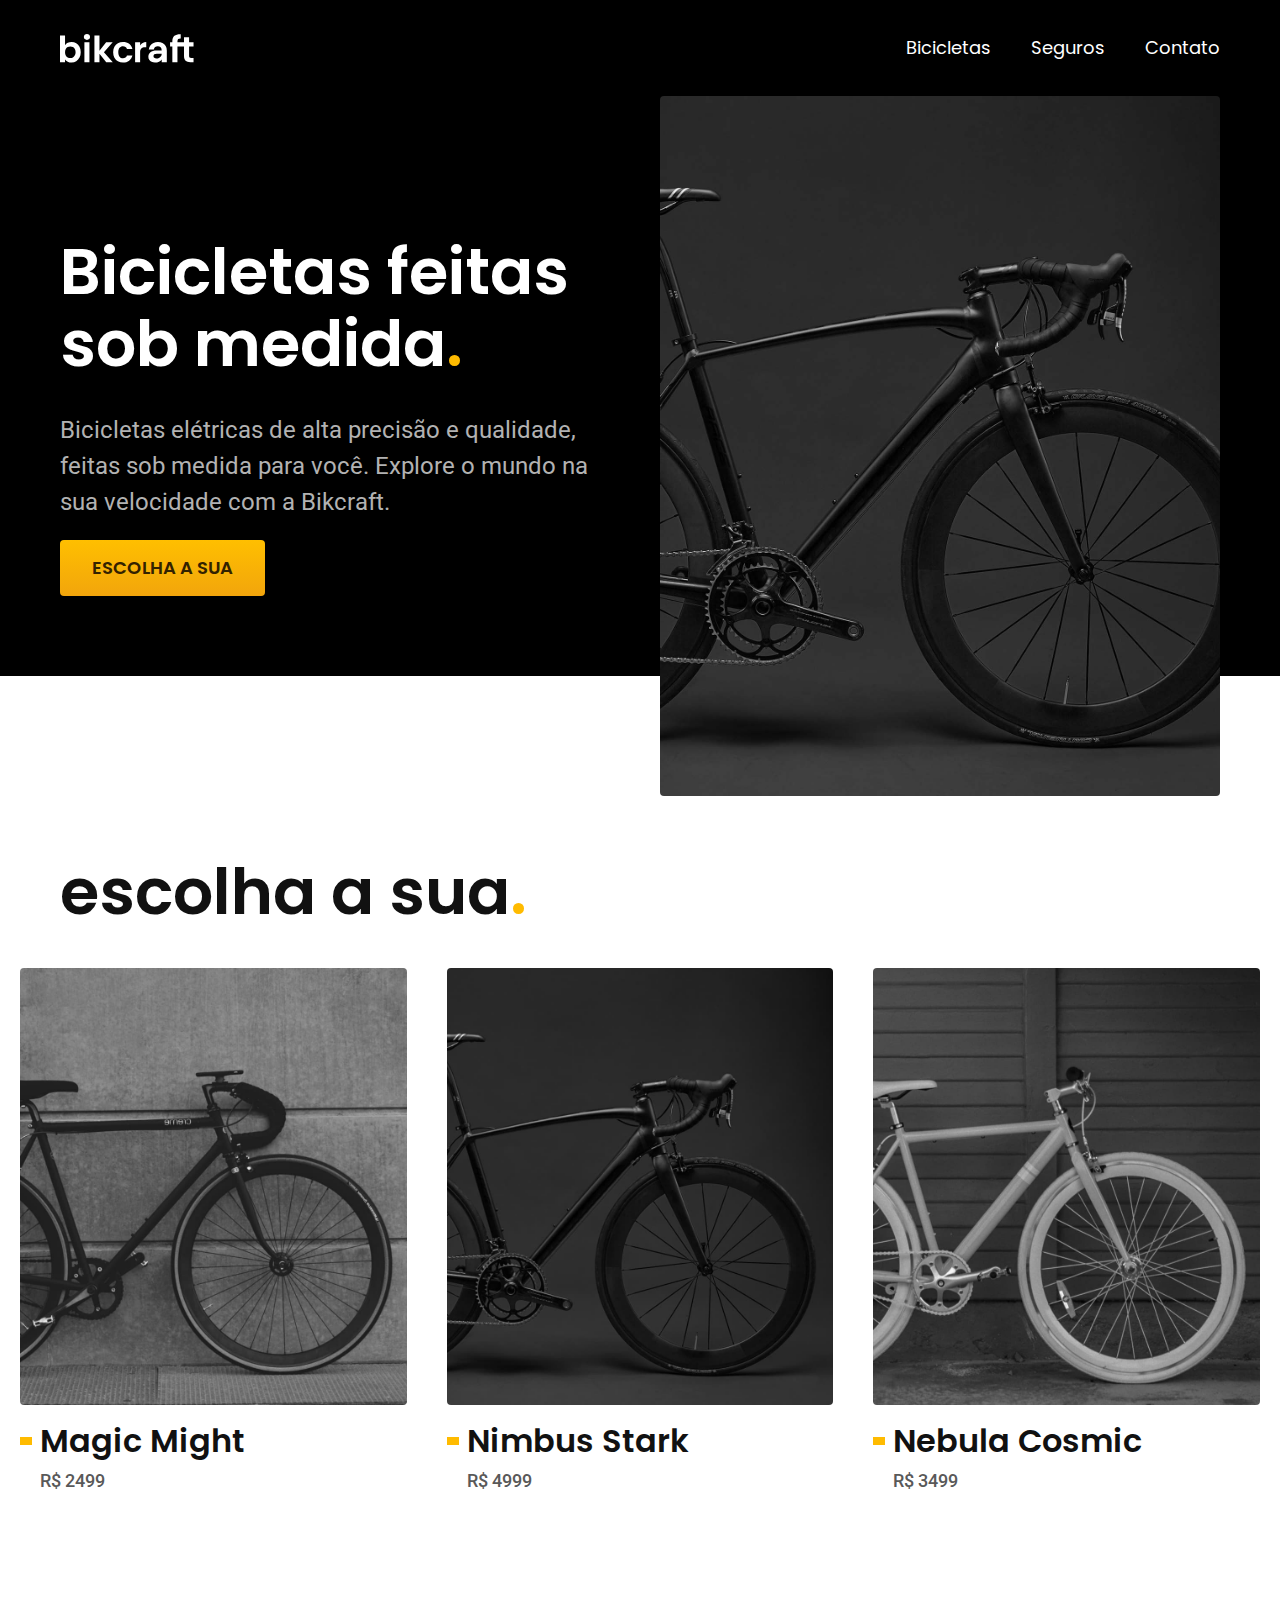
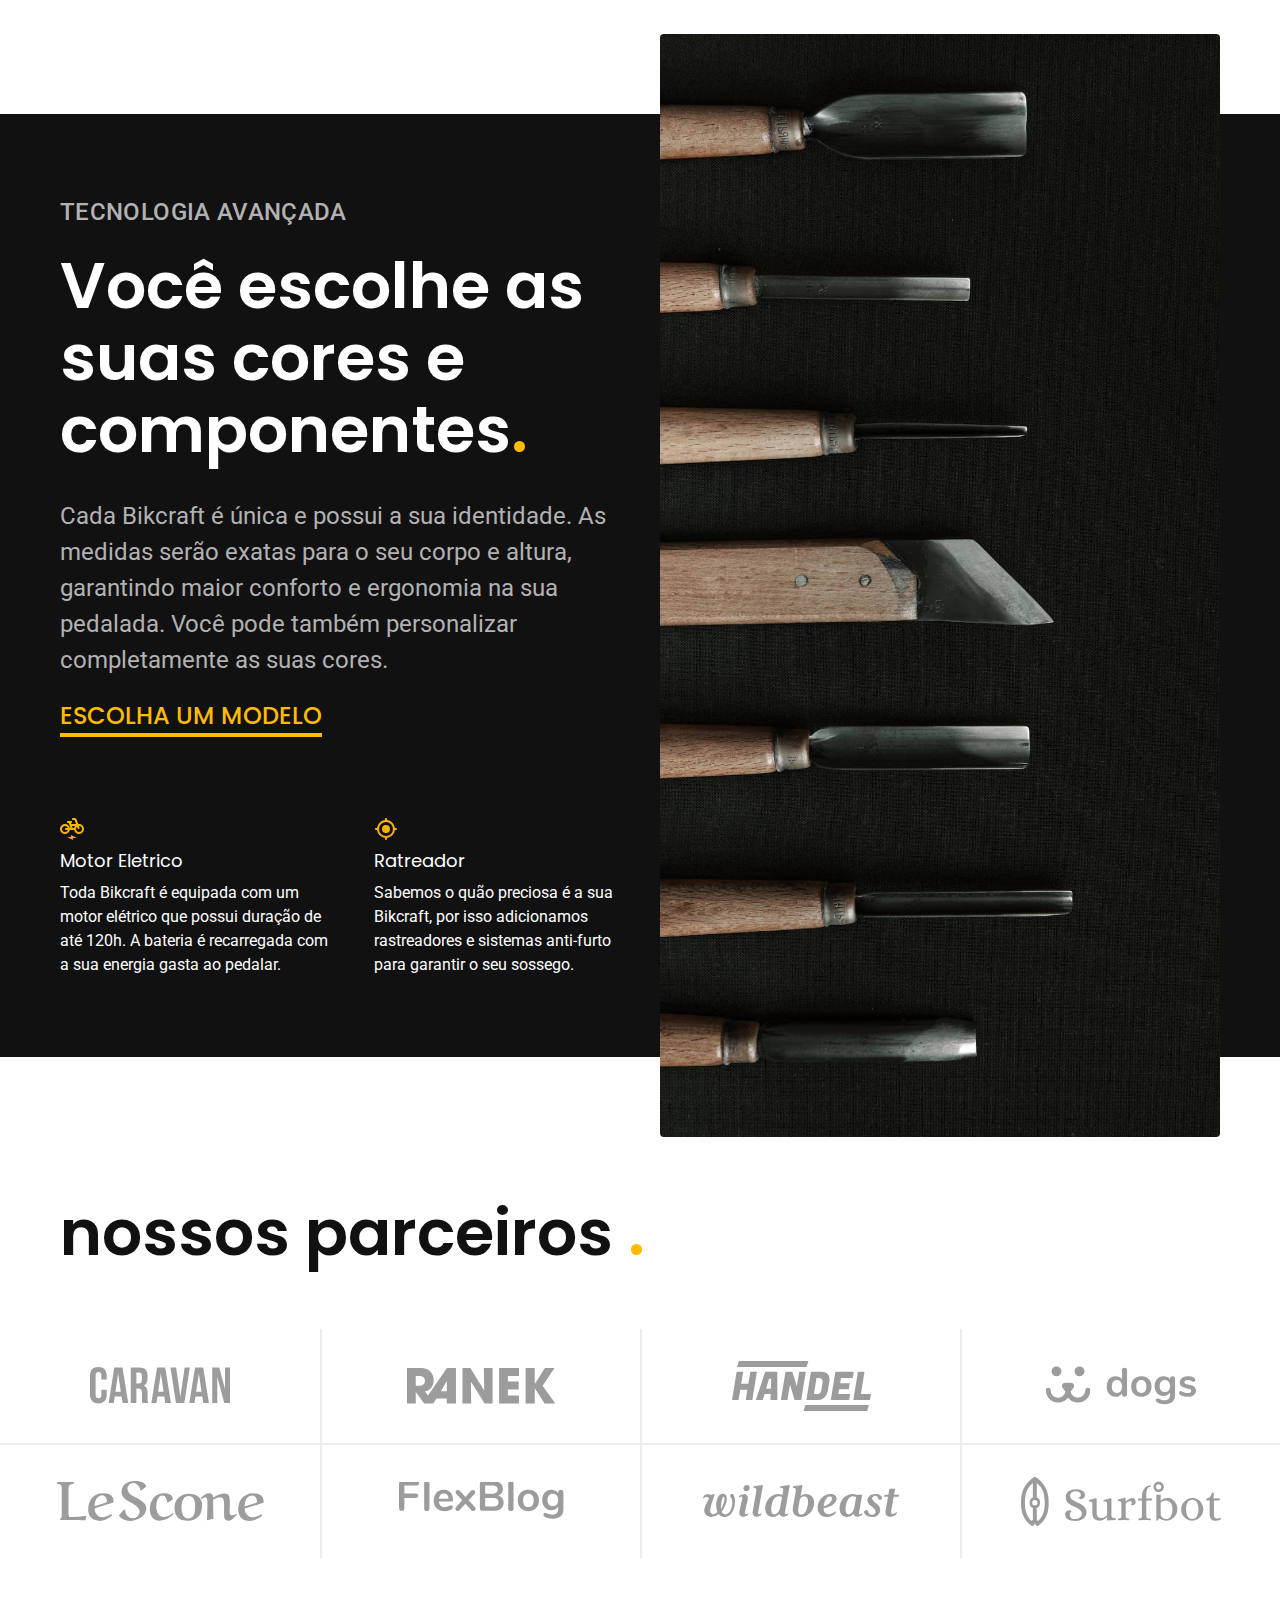
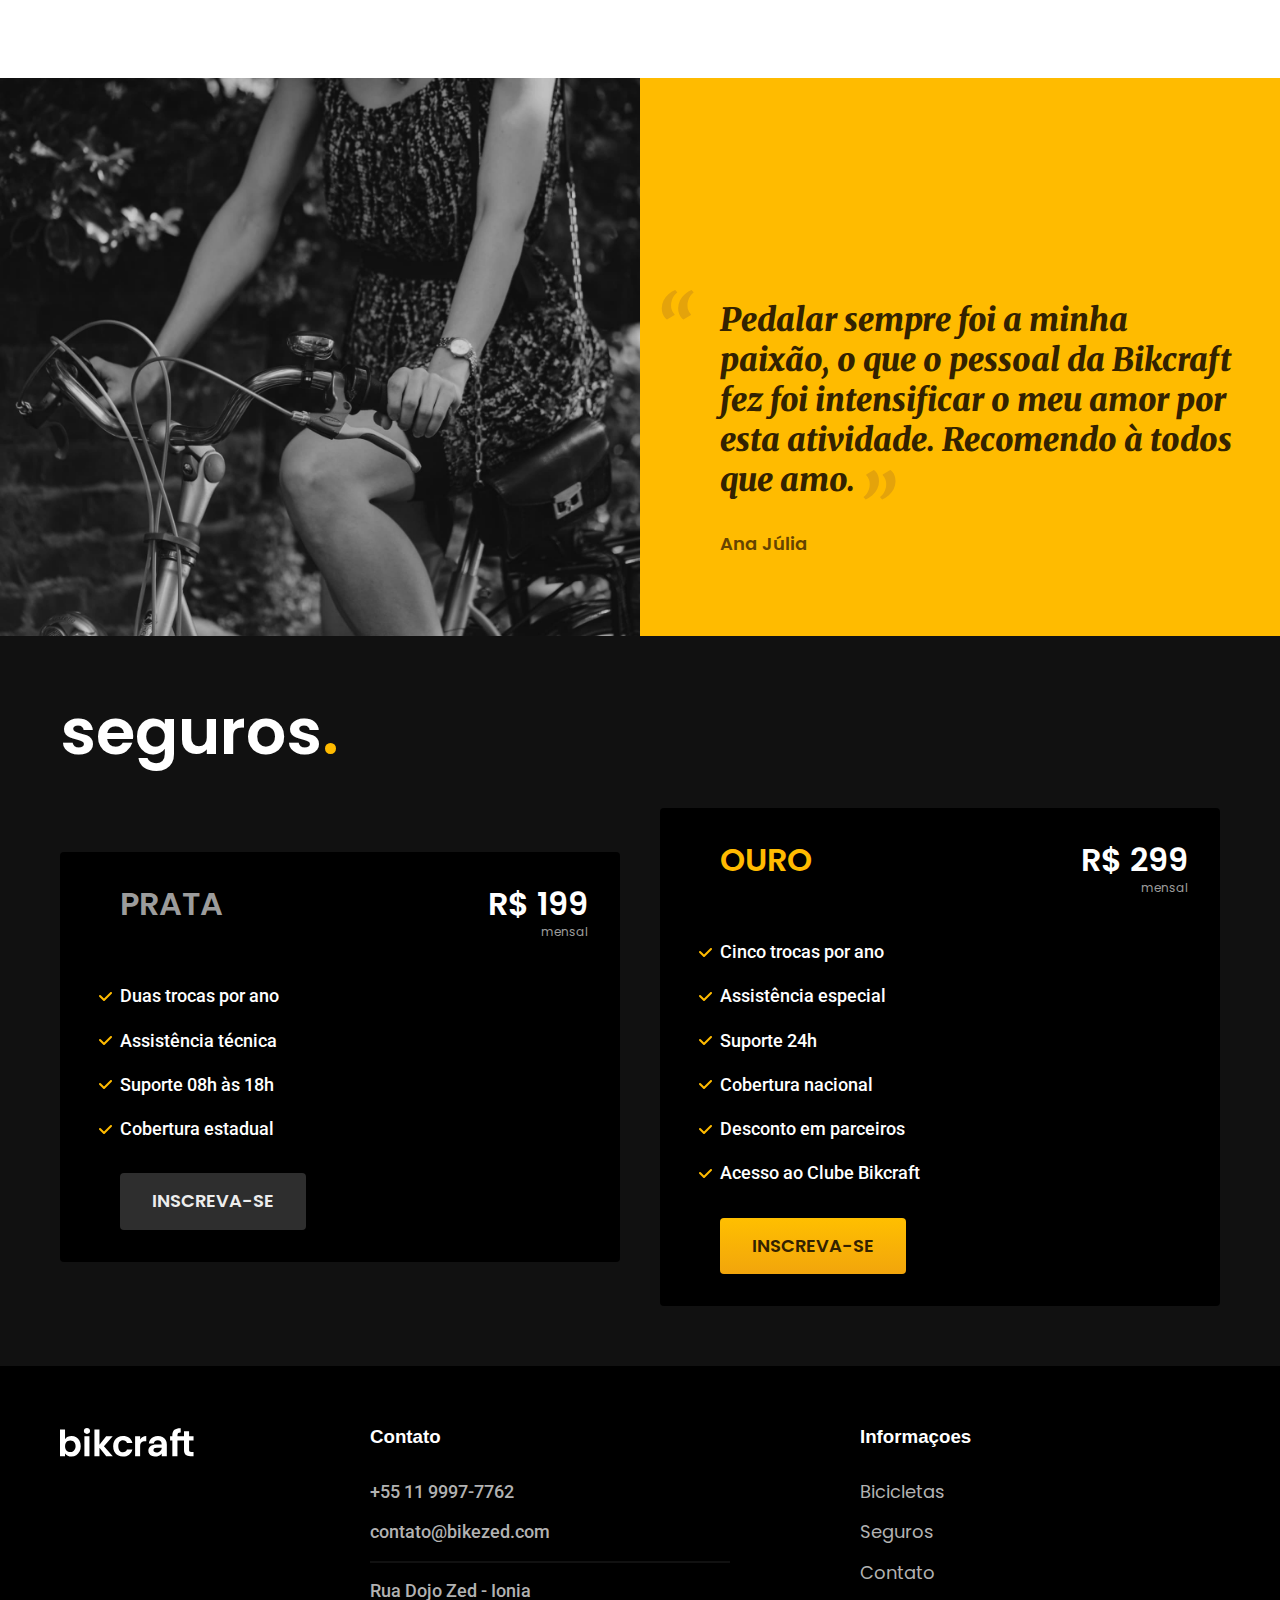
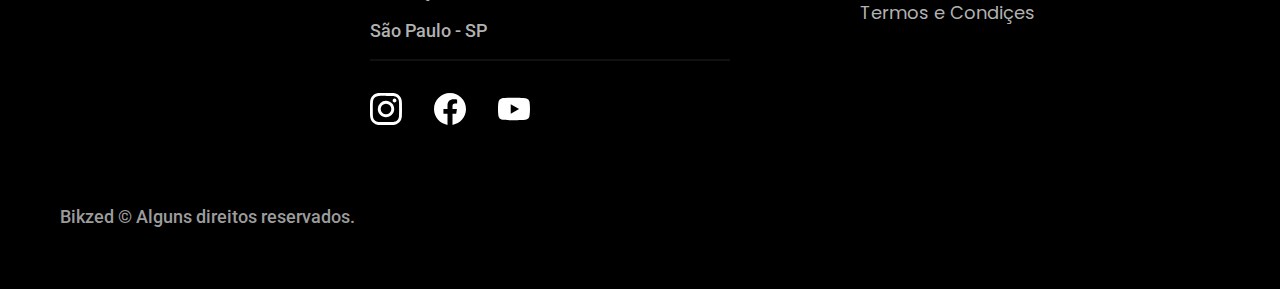
==== index.html @ 12743260 "commit lojas" ====
<!DOCTYPE html>
<html lang="pt-br">

<head>
  <meta charset="UTF-8">

  <meta name="viewport" content="width=device-width, initial-scale=1.0">
  <title>Bikezed - Bicicletas Elétricas</title>
  <meta name="description" content="Bicicletas elétricas de alta precisão e qualidade, feitas sob medida para você. Explore o mundo na sua velocidade com a Bikcraft.">

  <link rel="stylesheet" href="./CSS/style.css">

  <link rel="preconnect" href="https://fonts.googleapis.com">
  <link rel="preconnect" href="https://fonts.gstatic.com" crossorigin>
  <link href="https://fonts.googleapis.com/css2?family=Merriweather:wght@900&family=Poppins:wght@400;600&family=Roboto:wght@400;500&display=swap" rel="stylesheet">
</head>

<body>
  <header class="header-bg">
    <div class="header container">
      <a href="./index.html">
        <img src="./img/bikcraft.svg" alt=" Bikezed">
      </a>

      <nav aria-label="primaria">
        <ul class="header-menu font-1-m cor-0">
          <li> <a href="./bicicletas.html">Bicicletas</a></li>
          <li> <a href="./seguros.html">Seguros </a></li>
          <li> <a href="./contato.html">Contato</a></li>
        </ul>
    </div>
    </nav>
  </header>

  <main class="introducao-bg">
    <div class="introducao container">
      <div class="introducao-conteudo">
        <h1 class="font-1-xxl cor-0">Bicicletas feitas sob medida<span class="cor-p1">.</span></h1>
        <p class="font-2-l cor-5">Bicicletas elétricas de alta precisão e qualidade, feitas sob medida para você. Explore o mundo na sua velocidade com a Bikcraft.</p>
        <a class="botao" href="./bicicletas.html">ESCOLHA A SUA</a>
      </div>

      <div>
        <img src="./img/fotos/introducao.jpg" alt="Bicicleta">
      </div>
    </div>
  </main>

  <article class="bicicletas-lista">
    <h2 class="font-1-xxl container">escolha a sua<span class="cor-p1">.</span></h2>

    <ul>
      <li>
        <a href="./bicicleta/magic.html">
          <img src="./img/bicicletas/magic-home.jpg" alt="Bicicleta">
          <h3 class="font-1-xl">Magic Might</h3>
          <span class="font-2-m cor-8">R$ 2499</span>
        </a>
      </li>
      <li>
        <a href="./bicicleta/nimbus.html">
          <img src="./img/bicicletas/nimbus-home.jpg" alt="Bicicleta">
          <h3 class="font-1-xl">Nimbus Stark</h3>
          <span class="font-2-m cor-8">R$ 4999</span>
        </a>
      </li>
      <li>
        <a href="./bicicleta/nebula.html">
          <img src="./img/bicicletas/nebula-home.jpg" alt="Bicicleta">
          <h3 class="font-1-xl">Nebula Cosmic </h3>
          <span class="font-2-m cor-8">R$ 3499</span>
        </a>
      </li>
    </ul>
  </article>

  <article class="tecnologia-bg">
    <div class="tecnologia container">
      <div class="tecnologia-conteudo">
        <span class="font-2-l-b cor-5">Tecnologia Avançada</span>
        <h2 class="font-1-xxl cor-0">Você escolhe as suas cores e componentes<span class="cor-p1">.</span></h2>
        <p class="cor-5 font-2-l">Cada Bikcraft é única e possui a sua identidade. As medidas serão exatas para o seu corpo e altura, garantindo maior conforto e ergonomia na sua pedalada. Você pode também personalizar completamente as suas cores.</p>
        <a class="link " href="./bicletas.html"> Escolha um Modelo</a>

        <div class="tecnologia-vantagens">
          <div>
            <img src="./img/icones/eletrica.svg" alt="">
            <h3 class="font-1-m cor-0">Motor Eletrico</h3>
            <p class="font-2-s cor-0">Toda Bikcraft é equipada com um motor elétrico que possui duração de até 120h. A bateria é recarregada com a sua energia gasta ao pedalar.</p>
          </div>
          <div>
            <img src="./img/icones/rastreador.svg" alt="">
            <h3 class="font-1-m cor-0">Ratreador</h3>
            <p class="font-2-s cor-0">Sabemos o quão preciosa é a sua Bikcraft, por isso adicionamos rastreadores e sistemas anti-furto para garantir o seu sossego.</p>
          </div>
        </div>
      </div>
      <div class="tecnologia-imagem">
        <img src="./img/fotos/tecnologia.jpg" alt="">
      </div>
    </div>
  </article>



  <section class="parceiros" aria-label="Nossos parceiros">
    <h2 class="font-1-xxl cor-11 container"> nossos parceiros <span class="cor-p1">.</span></h2>

    <ul>
      <li><img src="./img/parceiros/caravan.svg" alt="caravan"></li>
      <li><img src="./img/parceiros/ranek.svg" alt="ranek"></li>
      <li><img src="./img/parceiros/handel.svg" alt="handel"></li>
      <li><img src="./img/parceiros/dogs.svg" alt="dogs"></li>
      <li><img src="./img/parceiros/lescone.svg" alt="lescone"></li>
      <li><img src="./img/parceiros/flexblog.svg" alt="flexblog"></li>
      <li><img src="./img/parceiros/wildbeast.svg" alt="wildbeast"></li>
      <li><img src="./img/parceiros/surfbot.svg" alt="surfbot"></li>
    </ul>
  </section>

  <section class="depoimento" aria-label="Depoimento">
    <div>
      <img src="./img/fotos/depoimento.jpg" alt="Pessoa">
    </div>
    <div class="depoimento-conteudo">
      <blockquote class="font-1-xl cor-p5">
        <p>Pedalar sempre foi a minha paixão, o que o pessoal da Bikcraft fez foi intensificar o meu amor por esta atividade. Recomendo à todos que amo.</p>
      </blockquote>
      <span class="font-1-m-b cor-p4">Ana Júlia</span>
    </div>
  </section>

  <article class="seguros-bg">
    <div class="seguros container">
      <h2 class="font-1-xxl cor-0">seguros<span class="cor-p1">.</span></h2>
      <div class="seguros-item">
        <h3 class="font-1-xl cor-6">PRATA</h3>
        <span class="font-1-xl cor-0">R$ 199 <span class="font-1-xs cor-6">mensal</span></span>
        <ul class="font-2-m cor-0">
          <li>Duas trocas por ano</li>
          <li>Assistência técnica</li>
          <li>Suporte 08h às 18h</li>
          <li>Cobertura estadual</li>
        </ul>
        <a class="botao secundario" href="./orcamento.html"> Inscreva-se</a>
      </div>

      <div class="seguros-item">
        <h3 class="font-1-xl cor-p1">OURO</h3>
        <span class="font-1-xl cor-0">R$ 299 <span class="font-1-xs cor-6">mensal</span></span>
        <ul class="font-2-m cor-0">
          <li>Cinco trocas por ano</li>
          <li>Assistência especial</li>
          <li>Suporte 24h</li>
          <li>Cobertura nacional</li>
          <li>Desconto em parceiros</li>
          <li>Acesso ao Clube Bikcraft</li>
        </ul>
        <a class="botao " href="./orcamento.html"> Inscreva-se</a>
      </div>
    </div>
  </article>

  <footer class="footer-bg">
    <div class="footer container">
      <img src="./bikcraft.svg" alt="bikezed">

      <div class="footer-contato">
        <h3 class="font-2-lb cor-0">Contato</h3>
        <ul class="cor-5 font-2-m">
          <li> <a href="tel:+551199977762">+55 11 9997-7762</a></li>
          <li> <a href="mailto:contato@bikezed.com"> contato@bikezed.com</a>
          <li>
          <li>Rua Dojo Zed - Ionia </li>
          <li> São Paulo - SP </li>
        </ul>
        <div class="footer-redes">
          <a href="./">
            <img src="./img/redes/instagram.svg" alt="">
          </a>
          <a href="./">
            <img src="./img/redes/facebook.svg" alt="">
          </a>
          <a href="./">
            <img src="./img/redes/youtube.svg" alt="">
          </a>
        </div>
      </div>

      <div class="footer-informacoes">
        <h3 class="font-2-lb cor-0">Informaçoes</h3>
        <nav>
          <ul class="font-1-m cor-5">
            <li> <a href="./bicicletas.html">Bicicletas</a></li>
            <li> <a href="./seguros.html">Seguros </a></li>
            <li> <a href="./contato.html">Contato</a></li>
            <li> <a href="./termos.html">Termos e Condiçes</a></li>
          </ul>
        </nav>
      </div>
      <p class="font-2-m cor-6 footer-copy">Bikzed © Alguns direitos reservados.</p>
    </div>
  </footer>
</body>

</html>
---- CSS/style.css ----
@import "./global/global.css";
@import "./global/header.css";
@import "./global/footer.css";

/*utilidades*/
@import "./utilidades/componentes.css";
@import "./utilidades/tipografia.css";
@import "./utilidades/cores.css";
@import "./utilidades/formulario.css";

/*home*/
@import "./home/introducao.css";
@import "./home/tecnologia.css";
@import "./home/parceiros.css";
@import "./home/depoimento.css";

/* Bicicletas*/
@import "./bicicletas/bicicletas-lista.css";
@import "./bicicletas/bicicletas.css";

/* Bicicleta*/
@import "../bicicleta/bicicleta.css";
@import "../bicicleta/seguro.css";

/* seguros*/
@import "./seguros/seguros.css";
@import "./seguros/vantagens.css";
@import "./seguros/perguntas.css";

/*contato*/
@import "./contato/contato.css";
@import "./contato/lojas.css";

/*Termos*/
@import "./termos/termos.css";
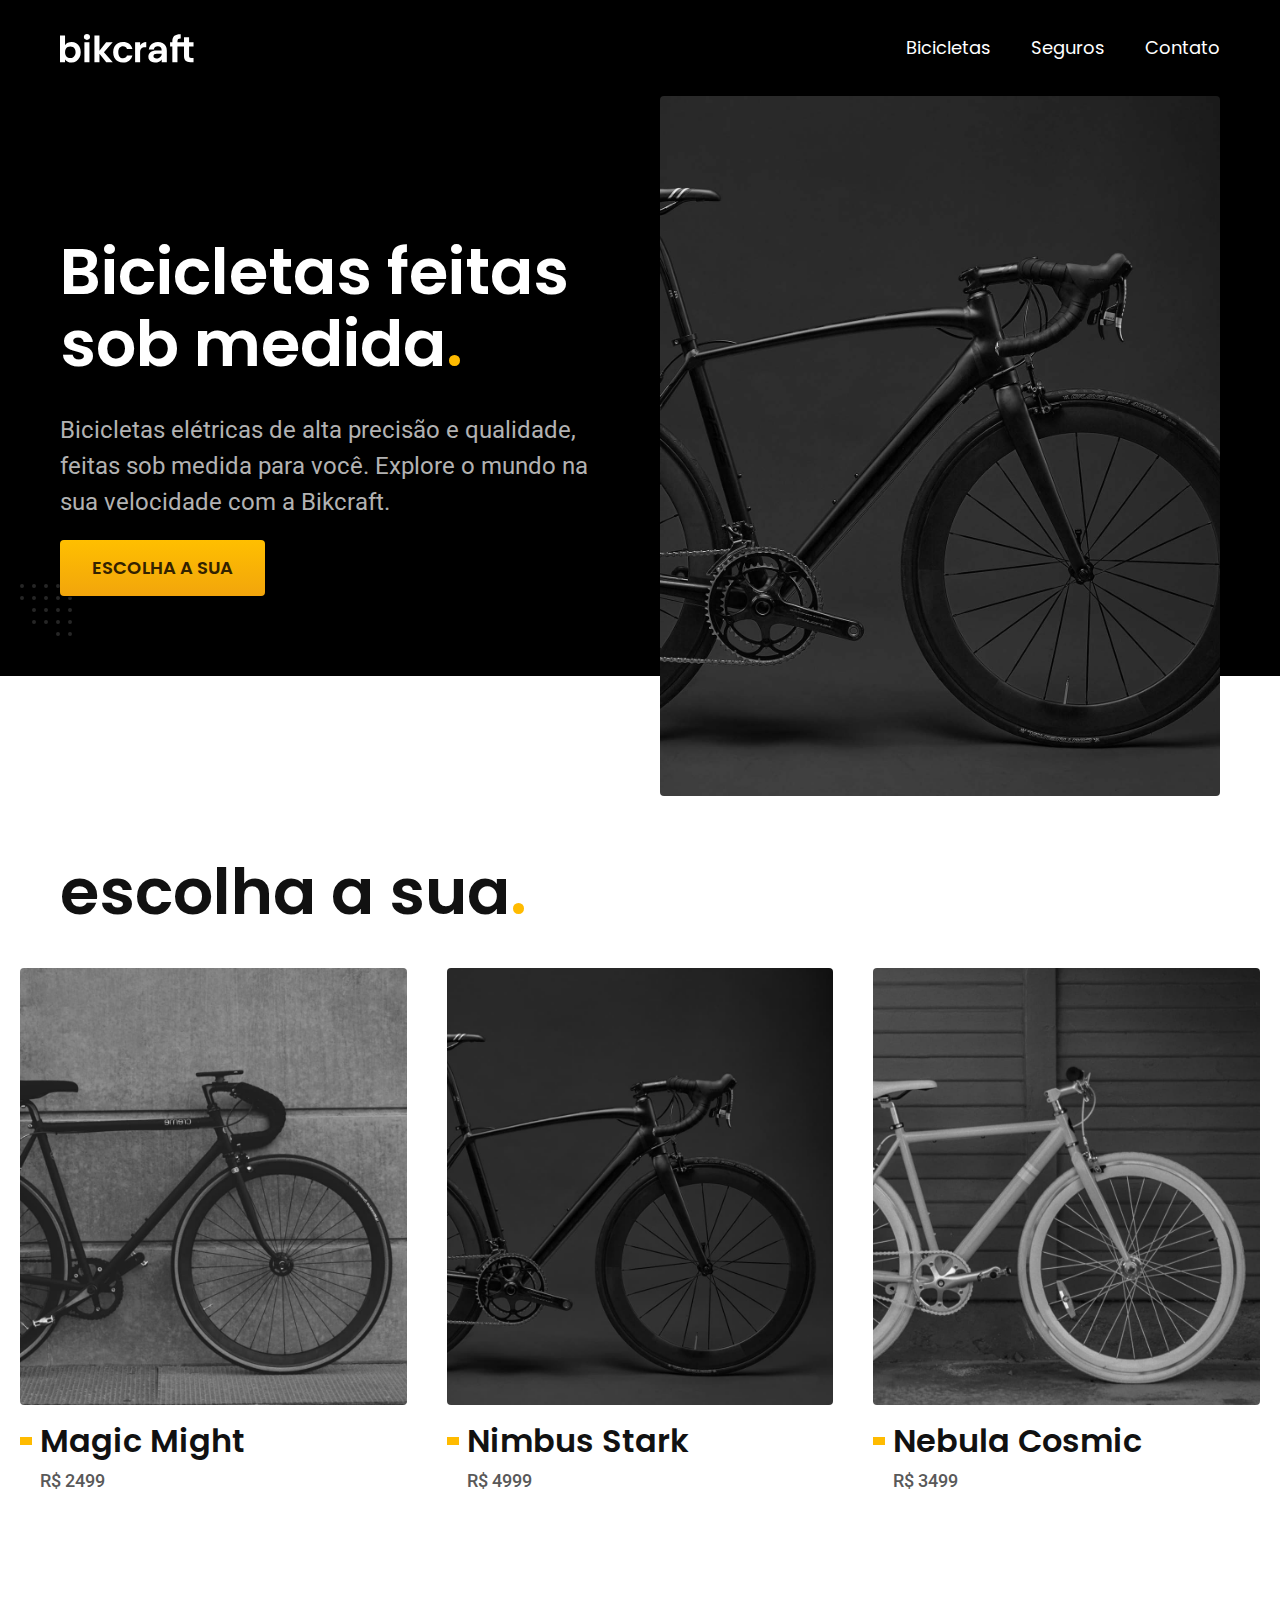
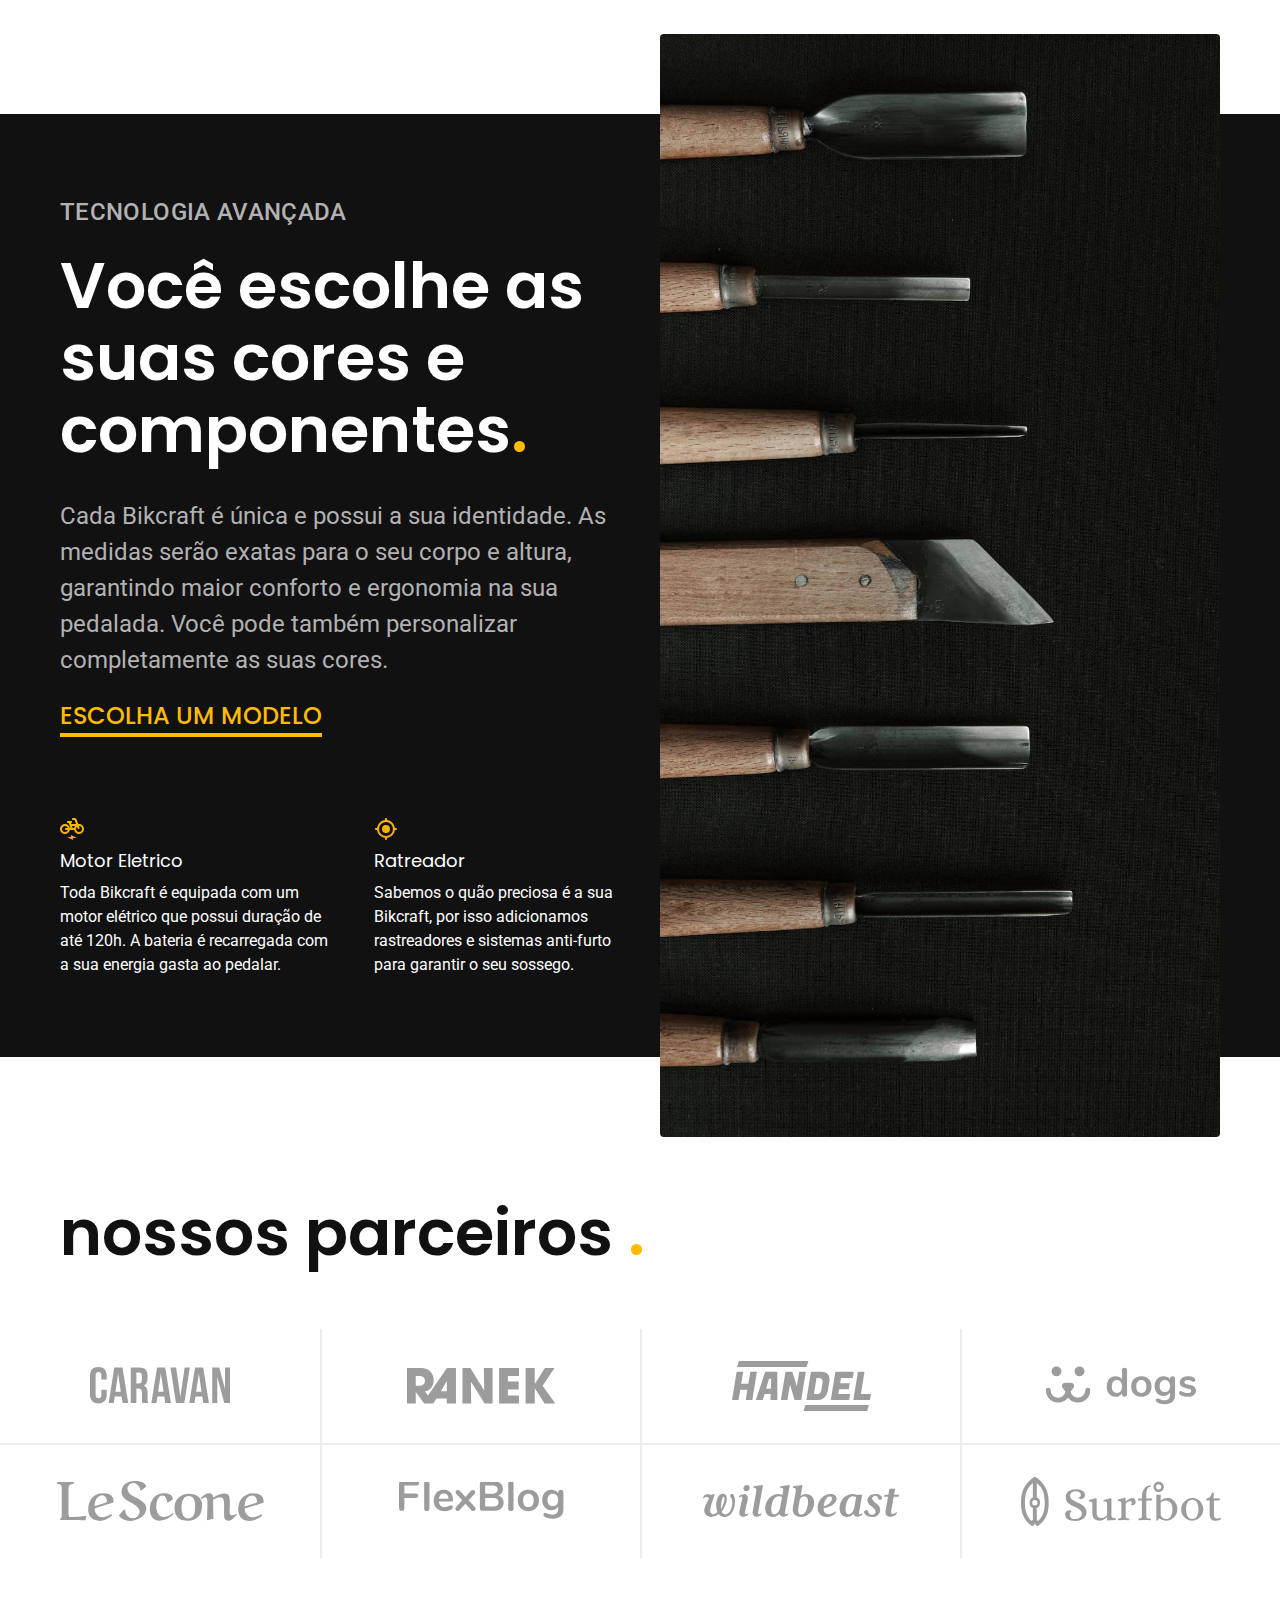
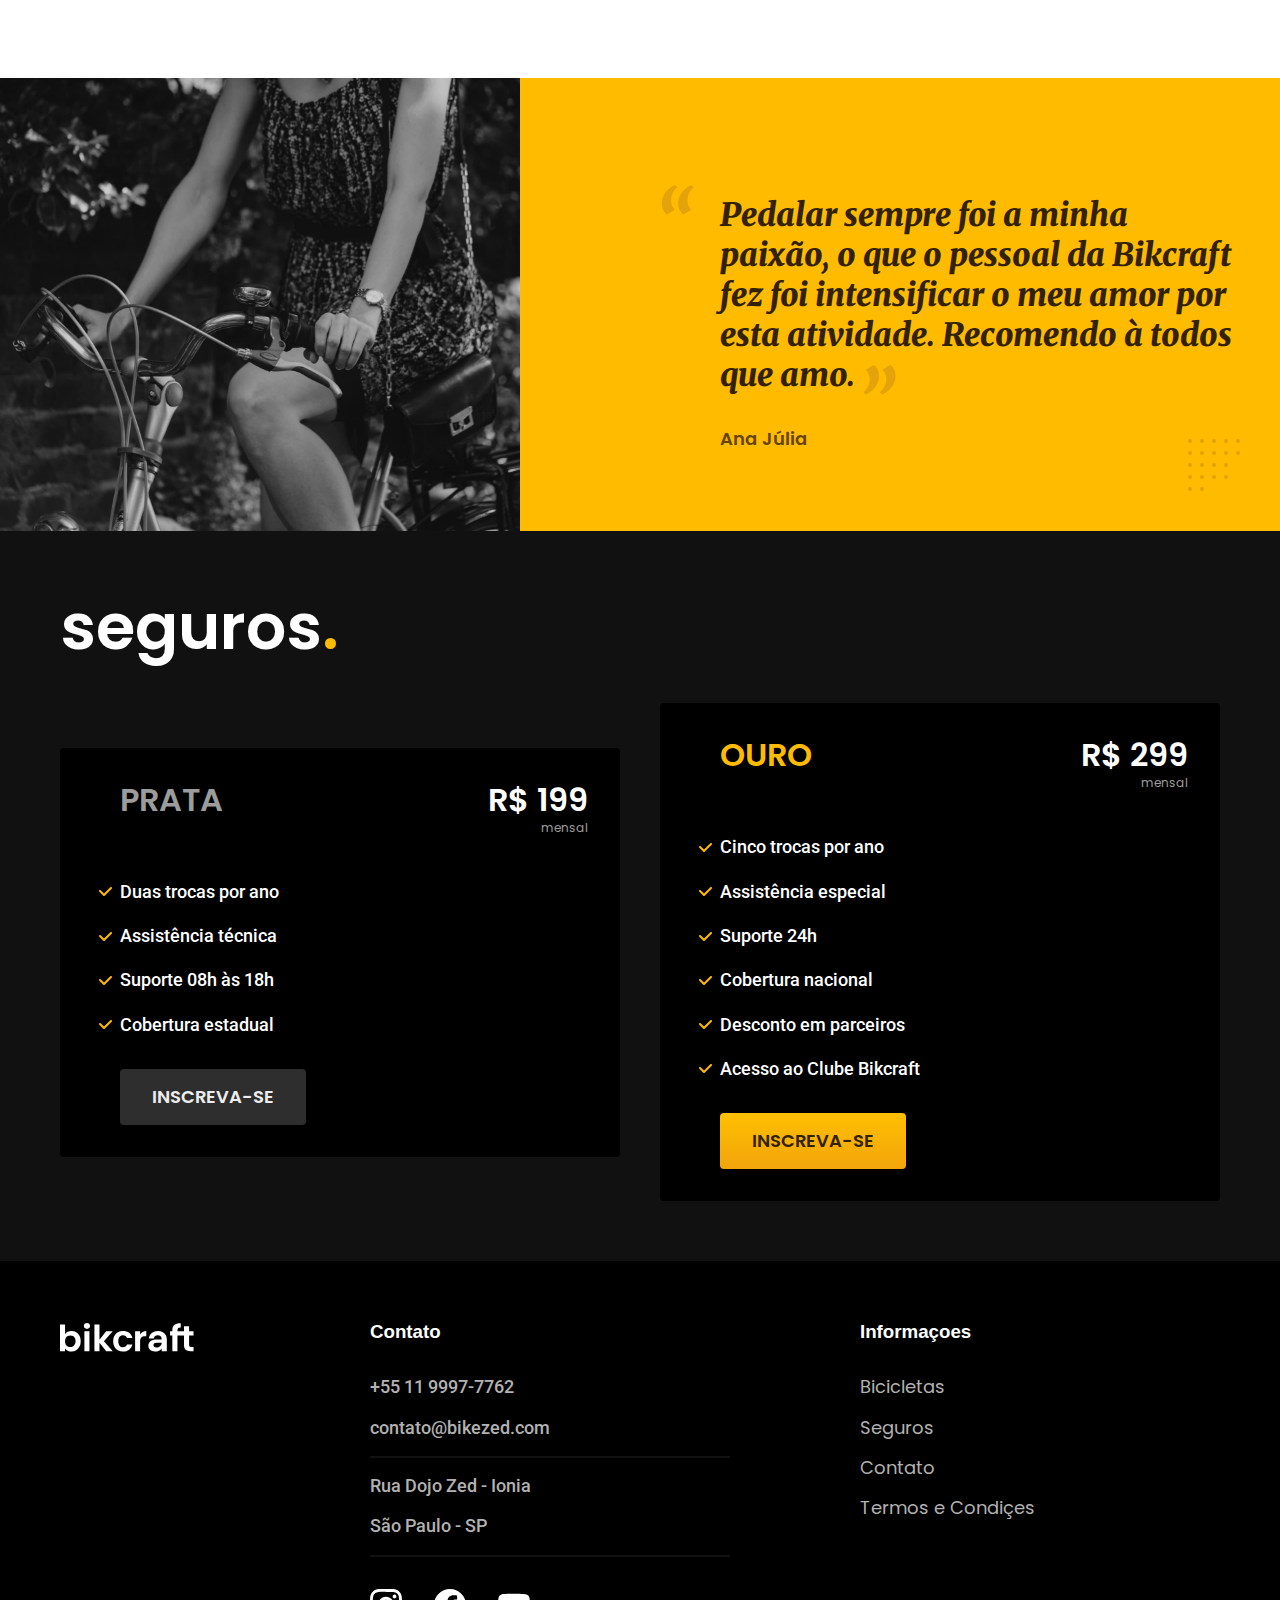
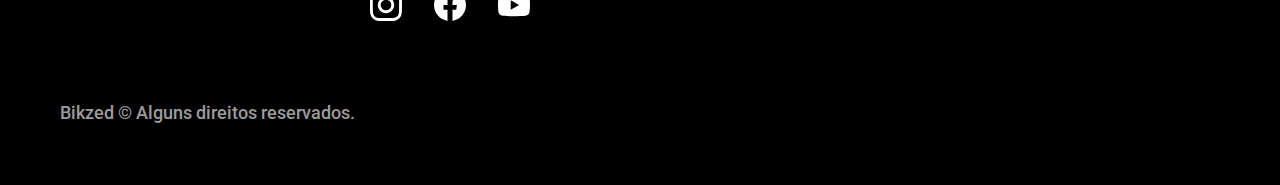
==== commit d0acd068: "commit detalhes" ====
--- a/index.html
+++ b/index.html
@@ -8,6 +8,8 @@
   <title>Bikezed - Bicicletas Elétricas</title>
   <meta name="description" content="Bicicletas elétricas de alta precisão e qualidade, feitas sob medida para você. Explore o mundo na sua velocidade com a Bikcraft.">
 
+
+  <link rel="preload" href="./CSS/style.css" as="style">
   <link rel="stylesheet" href="./CSS/style.css">
 
   <link rel="preconnect" href="https://fonts.googleapis.com">
@@ -19,7 +21,7 @@
   <header class="header-bg">
     <div class="header container">
       <a href="./index.html">
-        <img src="./img/bikcraft.svg" alt=" Bikezed">
+        <img src="./img/bikcraft.svg" width="136" height="32" alt=" Bikezed">
       </a>
 
       <nav aria-label="primaria">
@@ -40,9 +42,10 @@
         <a class="botao" href="./bicicletas.html">ESCOLHA A SUA</a>
       </div>
 
-      <div>
-        <img src="./img/fotos/introducao.jpg" alt="Bicicleta">
-      </div>
+      <picture>
+        <source media="(max-width: 800px)" srcset="./img/bicicletas/nimbus.jpg">
+        <img src="./img/fotos/introducao.jpg" width="1280" height="1600" alt="Bicicleta">
+      </picture>
     </div>
   </main>
 
@@ -84,19 +87,19 @@
 
         <div class="tecnologia-vantagens">
           <div>
-            <img src="./img/icones/eletrica.svg" alt="">
+            <img src="./img/icones/eletrica.svg" width="24" height="24" alt="">
             <h3 class="font-1-m cor-0">Motor Eletrico</h3>
             <p class="font-2-s cor-0">Toda Bikcraft é equipada com um motor elétrico que possui duração de até 120h. A bateria é recarregada com a sua energia gasta ao pedalar.</p>
           </div>
           <div>
-            <img src="./img/icones/rastreador.svg" alt="">
+            <img src="./img/icones/rastreador.svg" width="24" height="24" alt="">
             <h3 class="font-1-m cor-0">Ratreador</h3>
             <p class="font-2-s cor-0">Sabemos o quão preciosa é a sua Bikcraft, por isso adicionamos rastreadores e sistemas anti-furto para garantir o seu sossego.</p>
           </div>
         </div>
       </div>
       <div class="tecnologia-imagem">
-        <img src="./img/fotos/tecnologia.jpg" alt="">
+        <img src="./img/fotos/tecnologia.jpg" width="1200" height="1920" alt="">
       </div>
     </div>
   </article>
@@ -120,7 +123,7 @@
 
   <section class="depoimento" aria-label="Depoimento">
     <div>
-      <img src="./img/fotos/depoimento.jpg" alt="Pessoa">
+      <img src="./img/fotos/depoimento.jpg" width="1560" height="1360" alt="Pessoa">
     </div>
     <div class="depoimento-conteudo">
       <blockquote class="font-1-xl cor-p5">
--- a/CSS/style.css
+++ b/CSS/style.css
@@ -31,5 +31,8 @@
 @import "./contato/contato.css";
 @import "./contato/lojas.css";
 
+/*orcamento*/
+@import "./orcamento/orcamento.css";
+
 /*Termos*/
 @import "./termos/termos.css";
--- a/CSS/style.css
+++ b/CSS/style.css
@@ -31,5 +31,8 @@
 @import "./contato/contato.css";
 @import "./contato/lojas.css";
 
+/*orcamento*/
+@import "./orcamento/orcamento.css";
+
 /*Termos*/
 @import "./termos/termos.css";
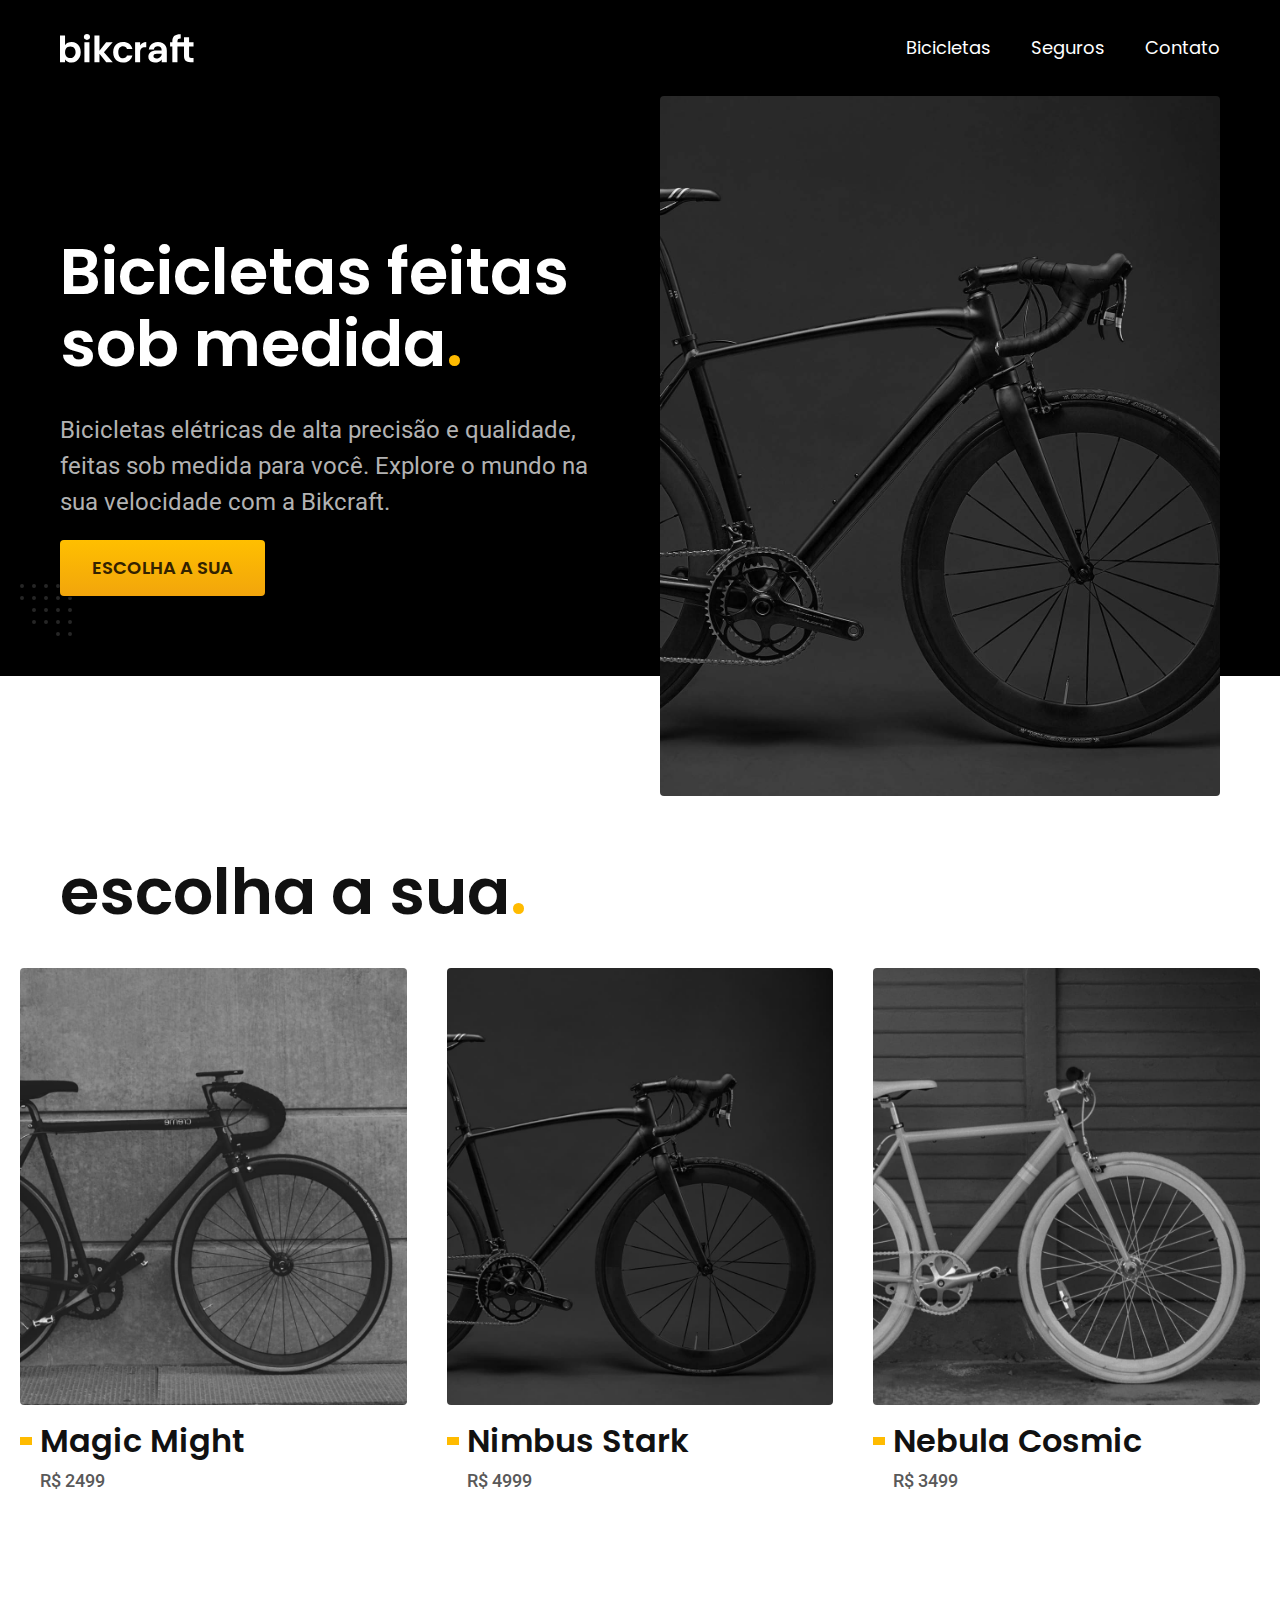
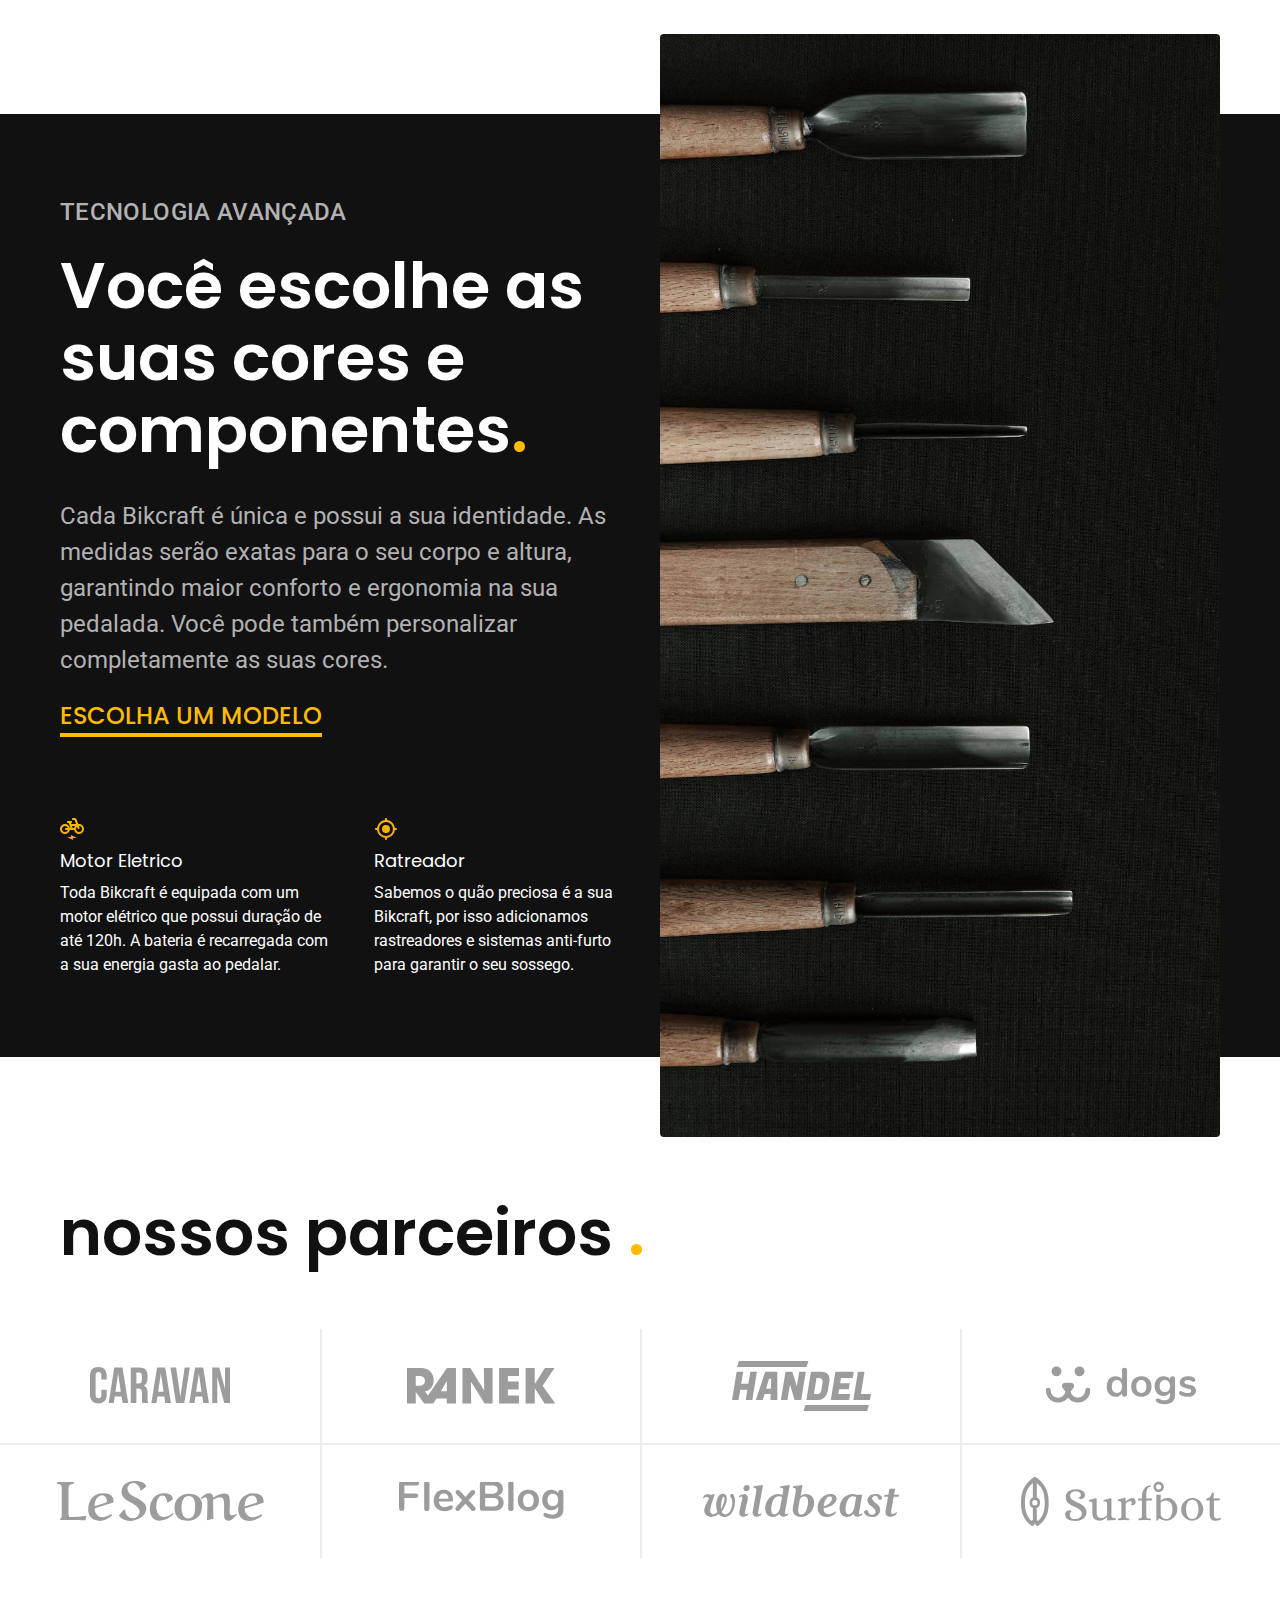
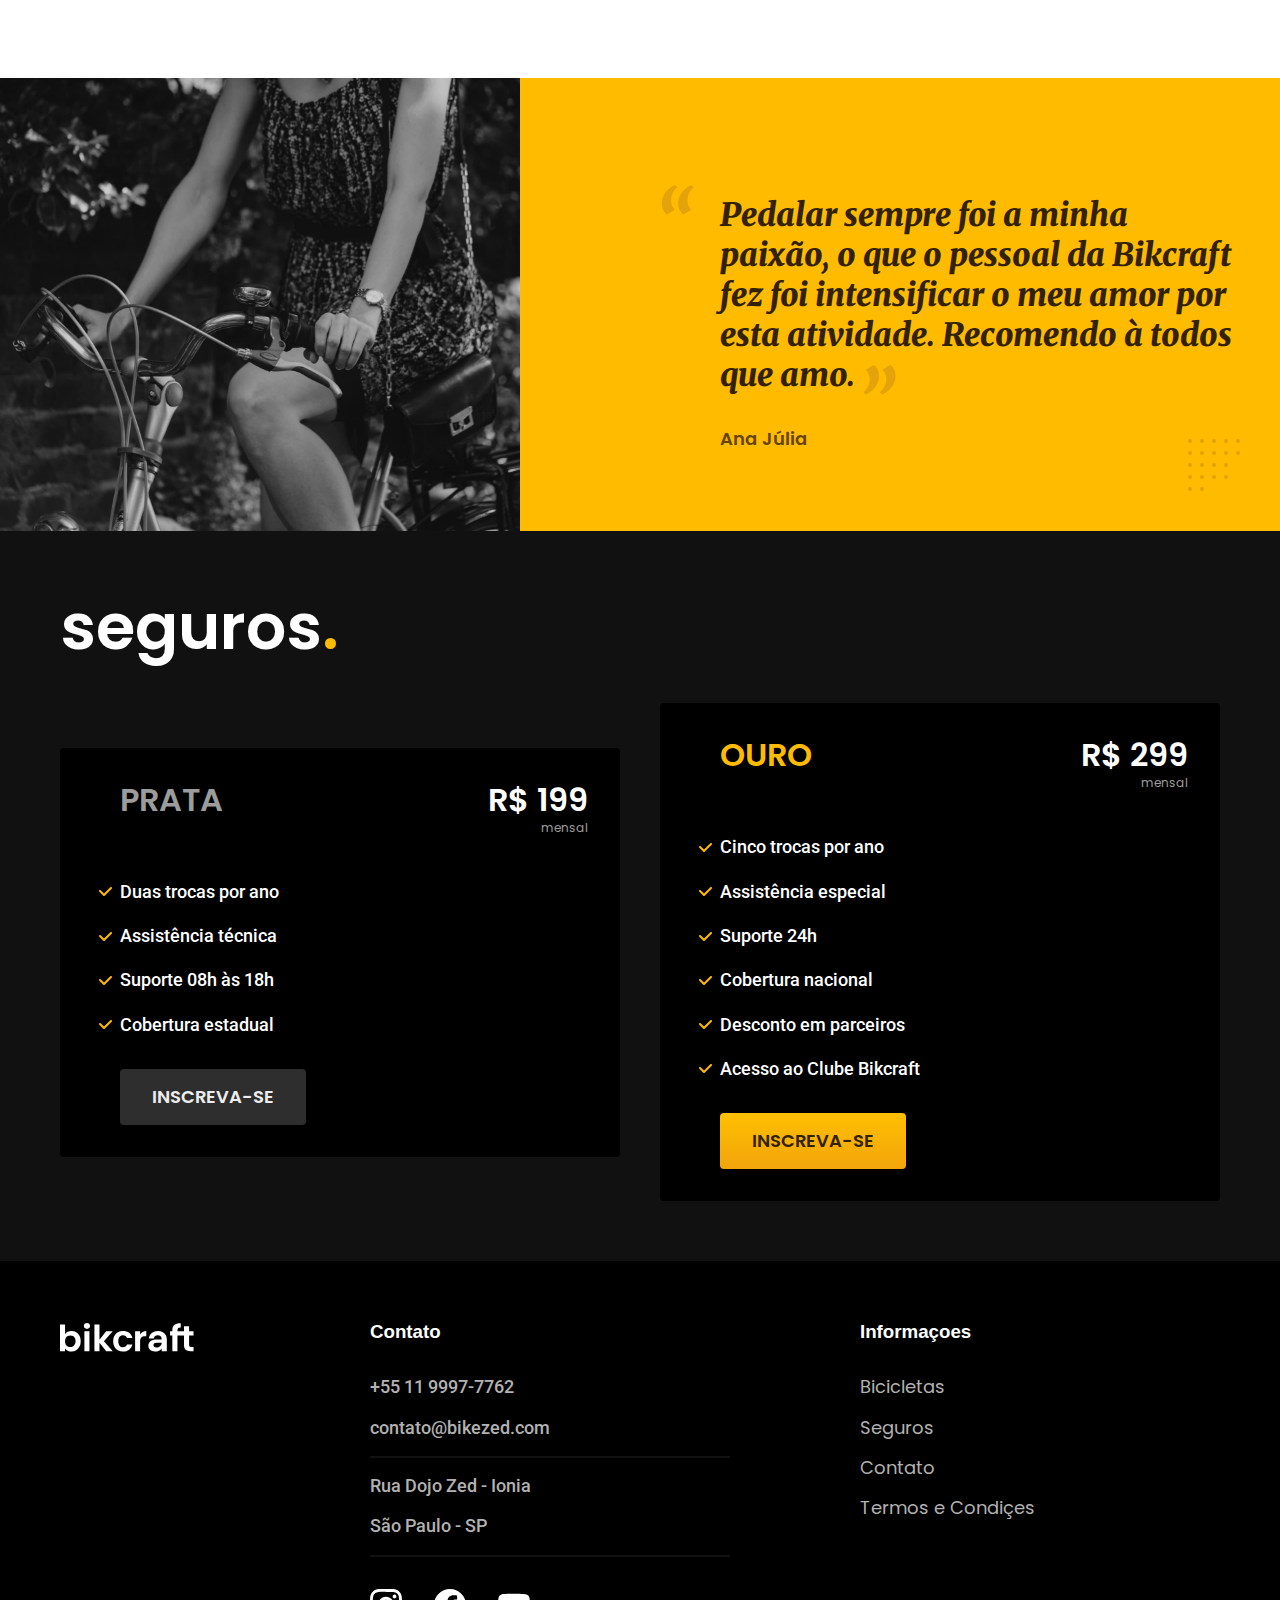
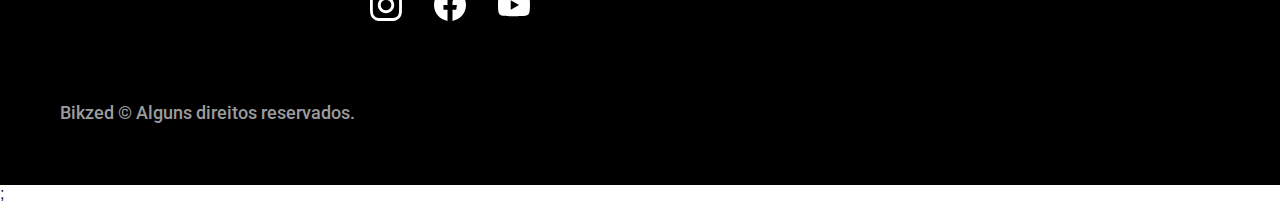
==== commit d0f1c5e6: "commit js" ====
--- a/index.html
+++ b/index.html
@@ -37,12 +37,12 @@
   <main class="introducao-bg">
     <div class="introducao container">
       <div class="introducao-conteudo">
-        <h1 class="font-1-xxl cor-0">Bicicletas feitas sob medida<span class="cor-p1">.</span></h1>
-        <p class="font-2-l cor-5">Bicicletas elétricas de alta precisão e qualidade, feitas sob medida para você. Explore o mundo na sua velocidade com a Bikcraft.</p>
-        <a class="botao" href="./bicicletas.html">ESCOLHA A SUA</a>
-      </div>
-
-      <picture>
+        <h1 class="font-1-xxl cor-0 fadeInDown" data-anime="200">Bicicletas feitas sob medida<span class="cor-p1">.</span></h1>
+        <p class="font-2-l cor-5 fadeInDown" data-anime="400">Bicicletas elétricas de alta precisão e qualidade, feitas sob medida para você. Explore o mundo na sua velocidade com a Bikcraft.</p>
+        <a class="botao fadeInDown" data-anime="600" href="./bicicletas.html">ESCOLHA A SUA</a>
+      </div>
+
+      <picture class="fadeInDown" data-anime="800">
         <source media="(max-width: 800px)" srcset="./img/bicicletas/nimbus.jpg">
         <img src="./img/fotos/introducao.jpg" width="1280" height="1600" alt="Bicicleta">
       </picture>
@@ -204,6 +204,9 @@
       <p class="font-2-m cor-6 footer-copy">Bikzed © Alguns direitos reservados.</p>
     </div>
   </footer>
+
+  <script src="./js/plugins/simple-anime.js"></script>;
+  <script src="./js/script.js"></script>
 </body>
 
 </html>--- a/CSS/style.css
+++ b/CSS/style.css
@@ -6,6 +6,7 @@
 @import "./utilidades/componentes.css";
 @import "./utilidades/tipografia.css";
 @import "./utilidades/cores.css";
+@import "./utilidades/animacao.css";
 @import "./utilidades/formulario.css";
 
 /*home*/
--- a/CSS/style.css
+++ b/CSS/style.css
@@ -6,6 +6,7 @@
 @import "./utilidades/componentes.css";
 @import "./utilidades/tipografia.css";
 @import "./utilidades/cores.css";
+@import "./utilidades/animacao.css";
 @import "./utilidades/formulario.css";
 
 /*home*/
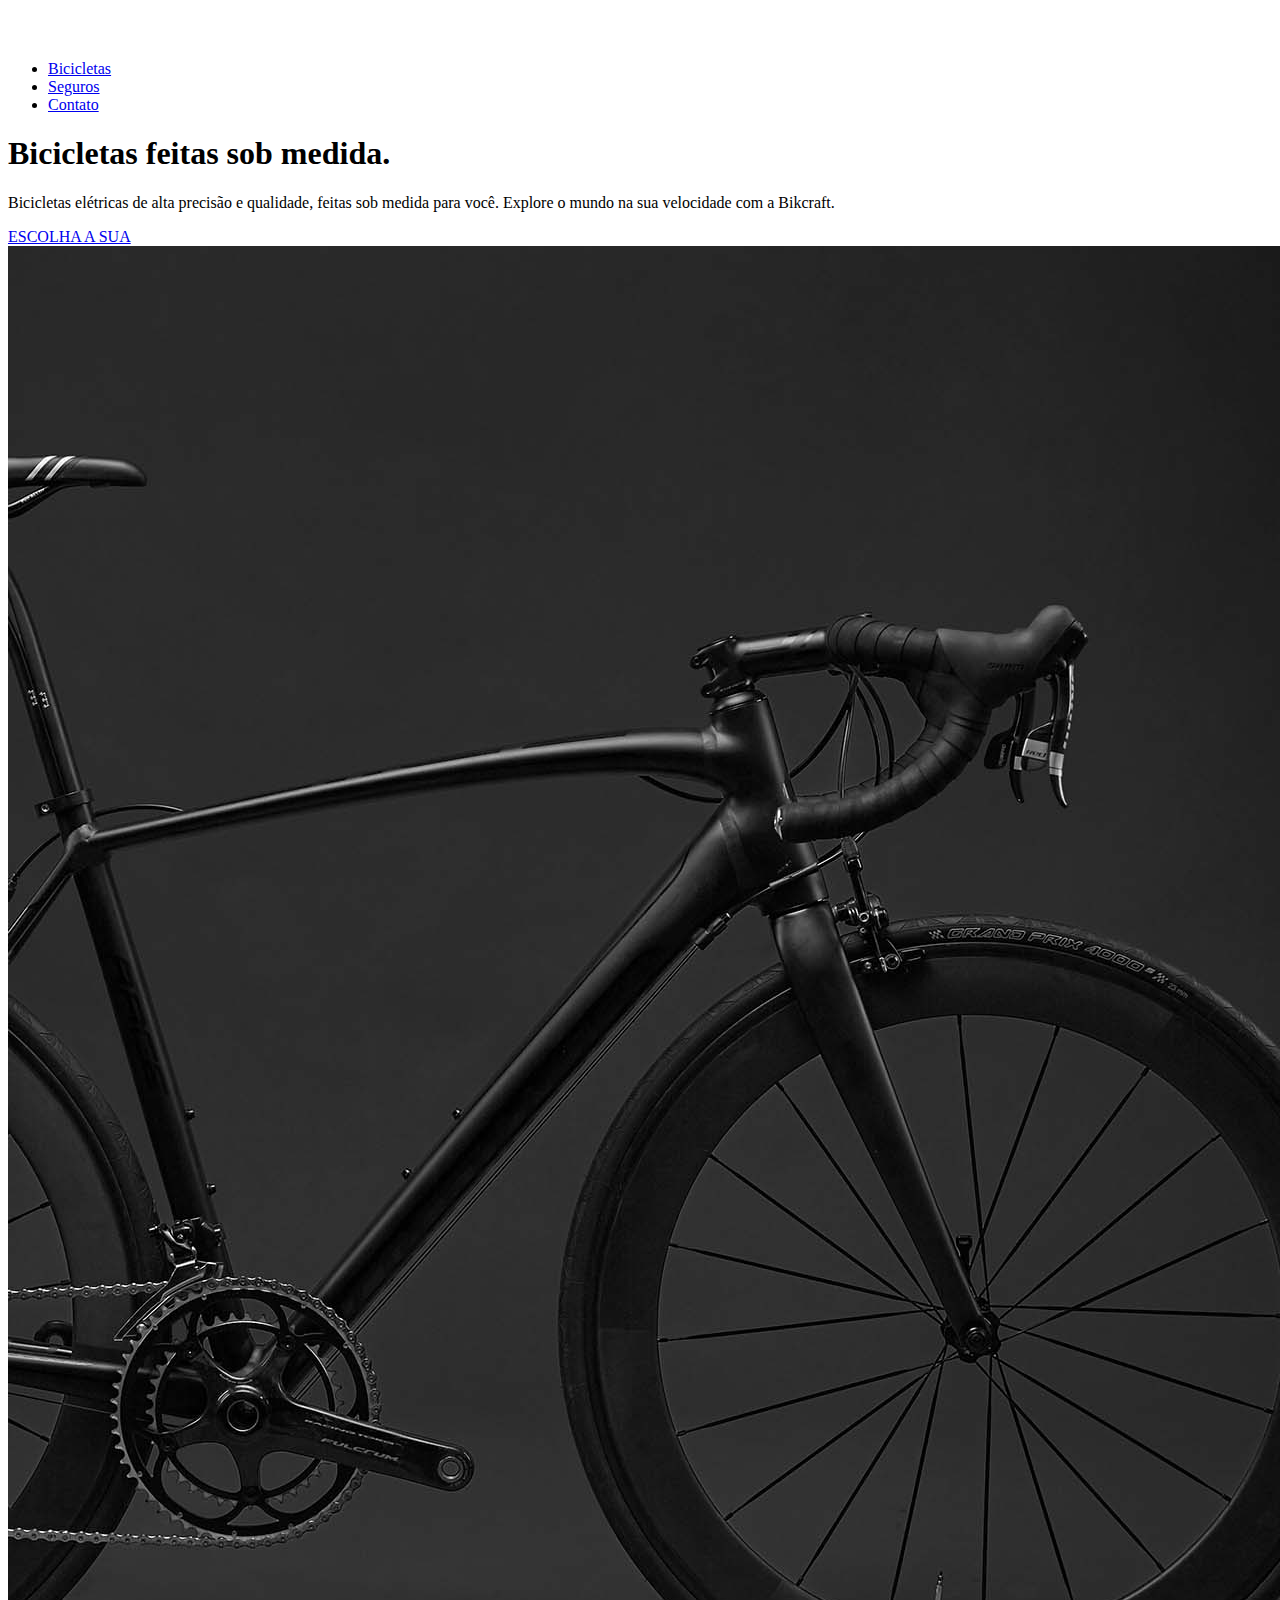
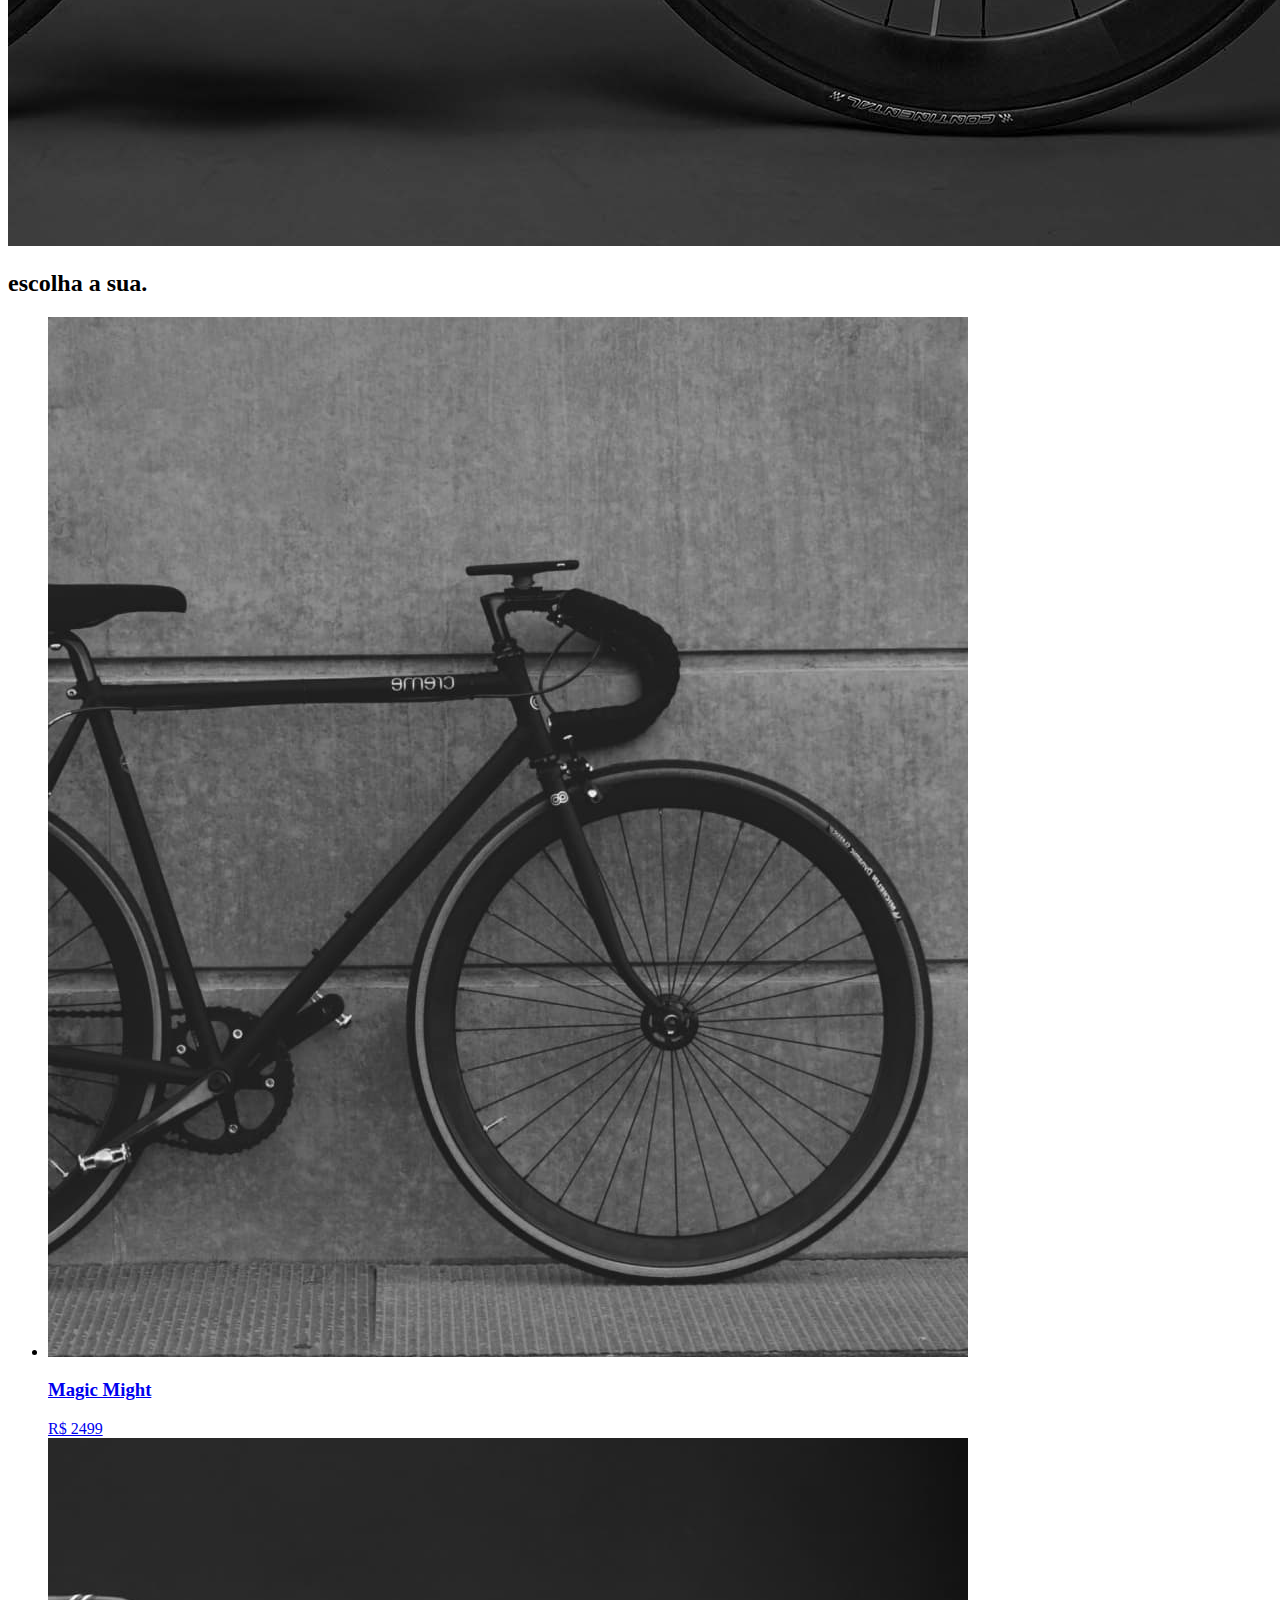
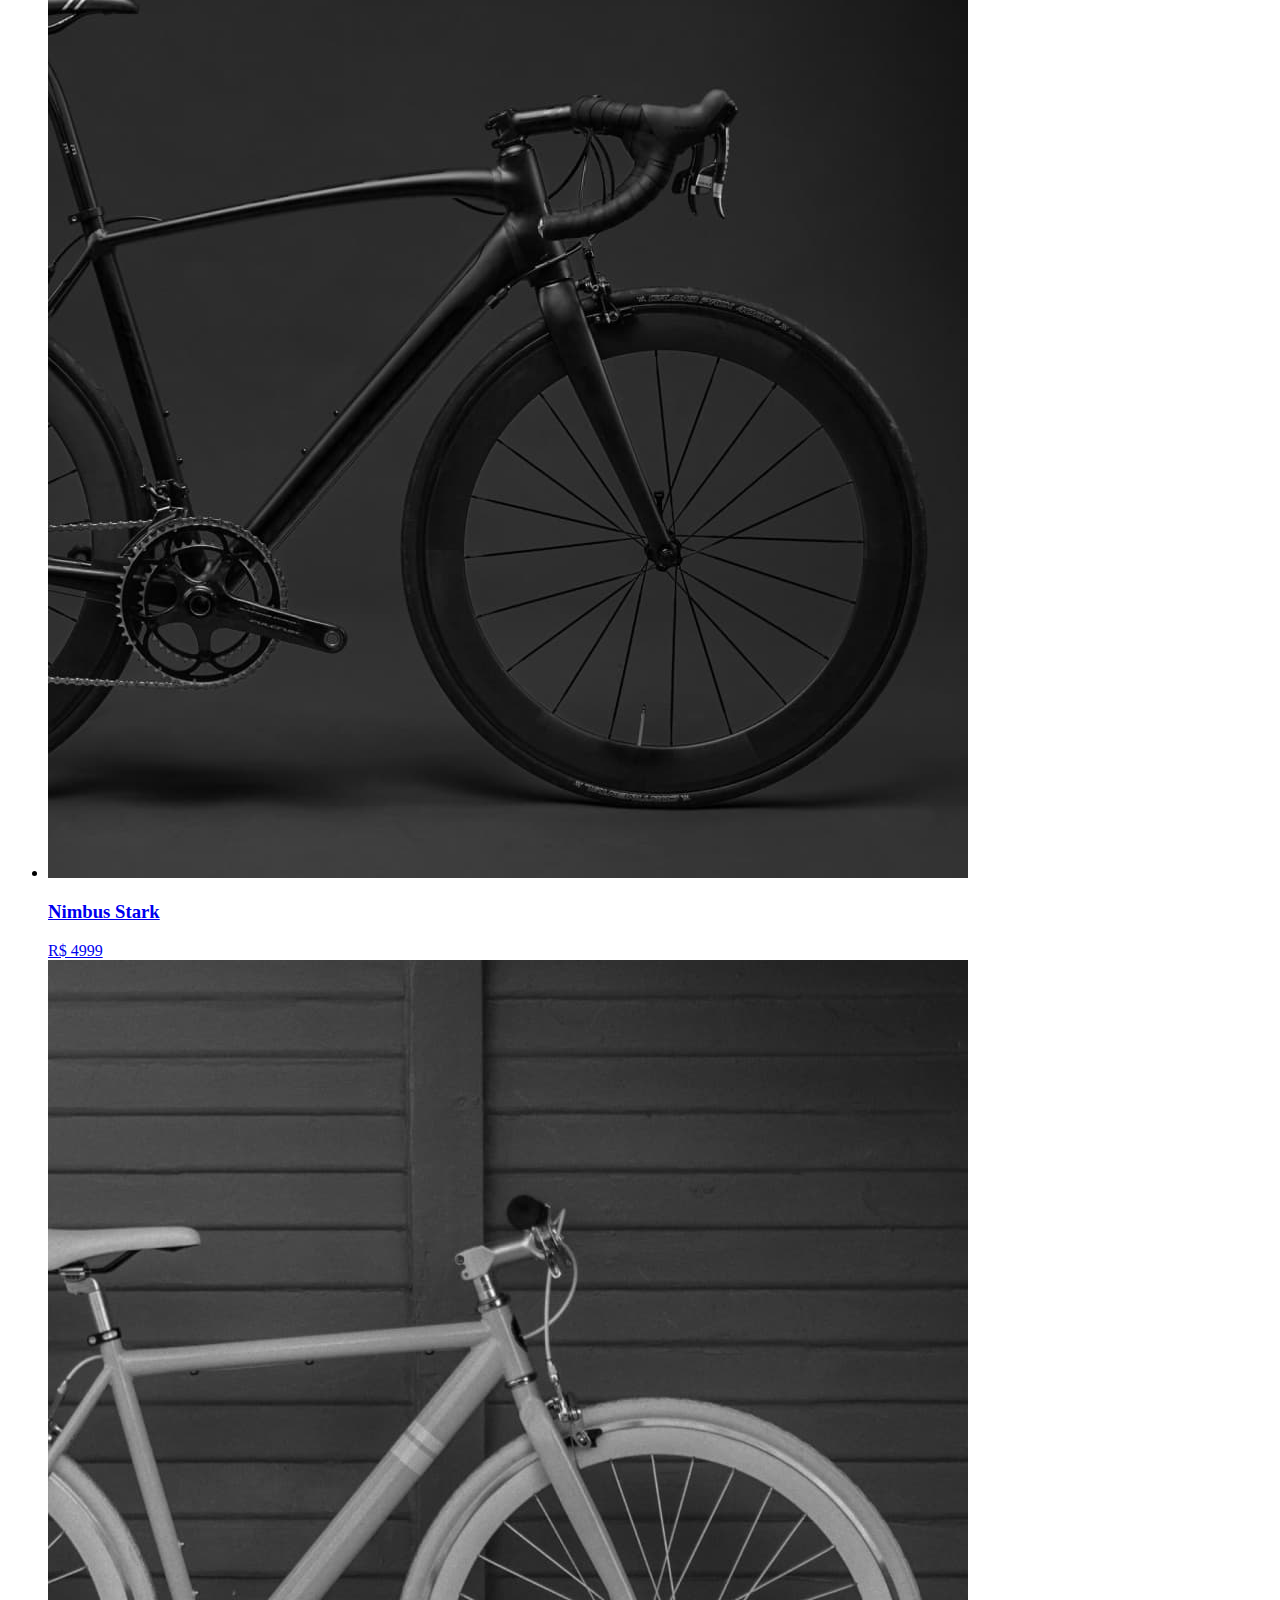
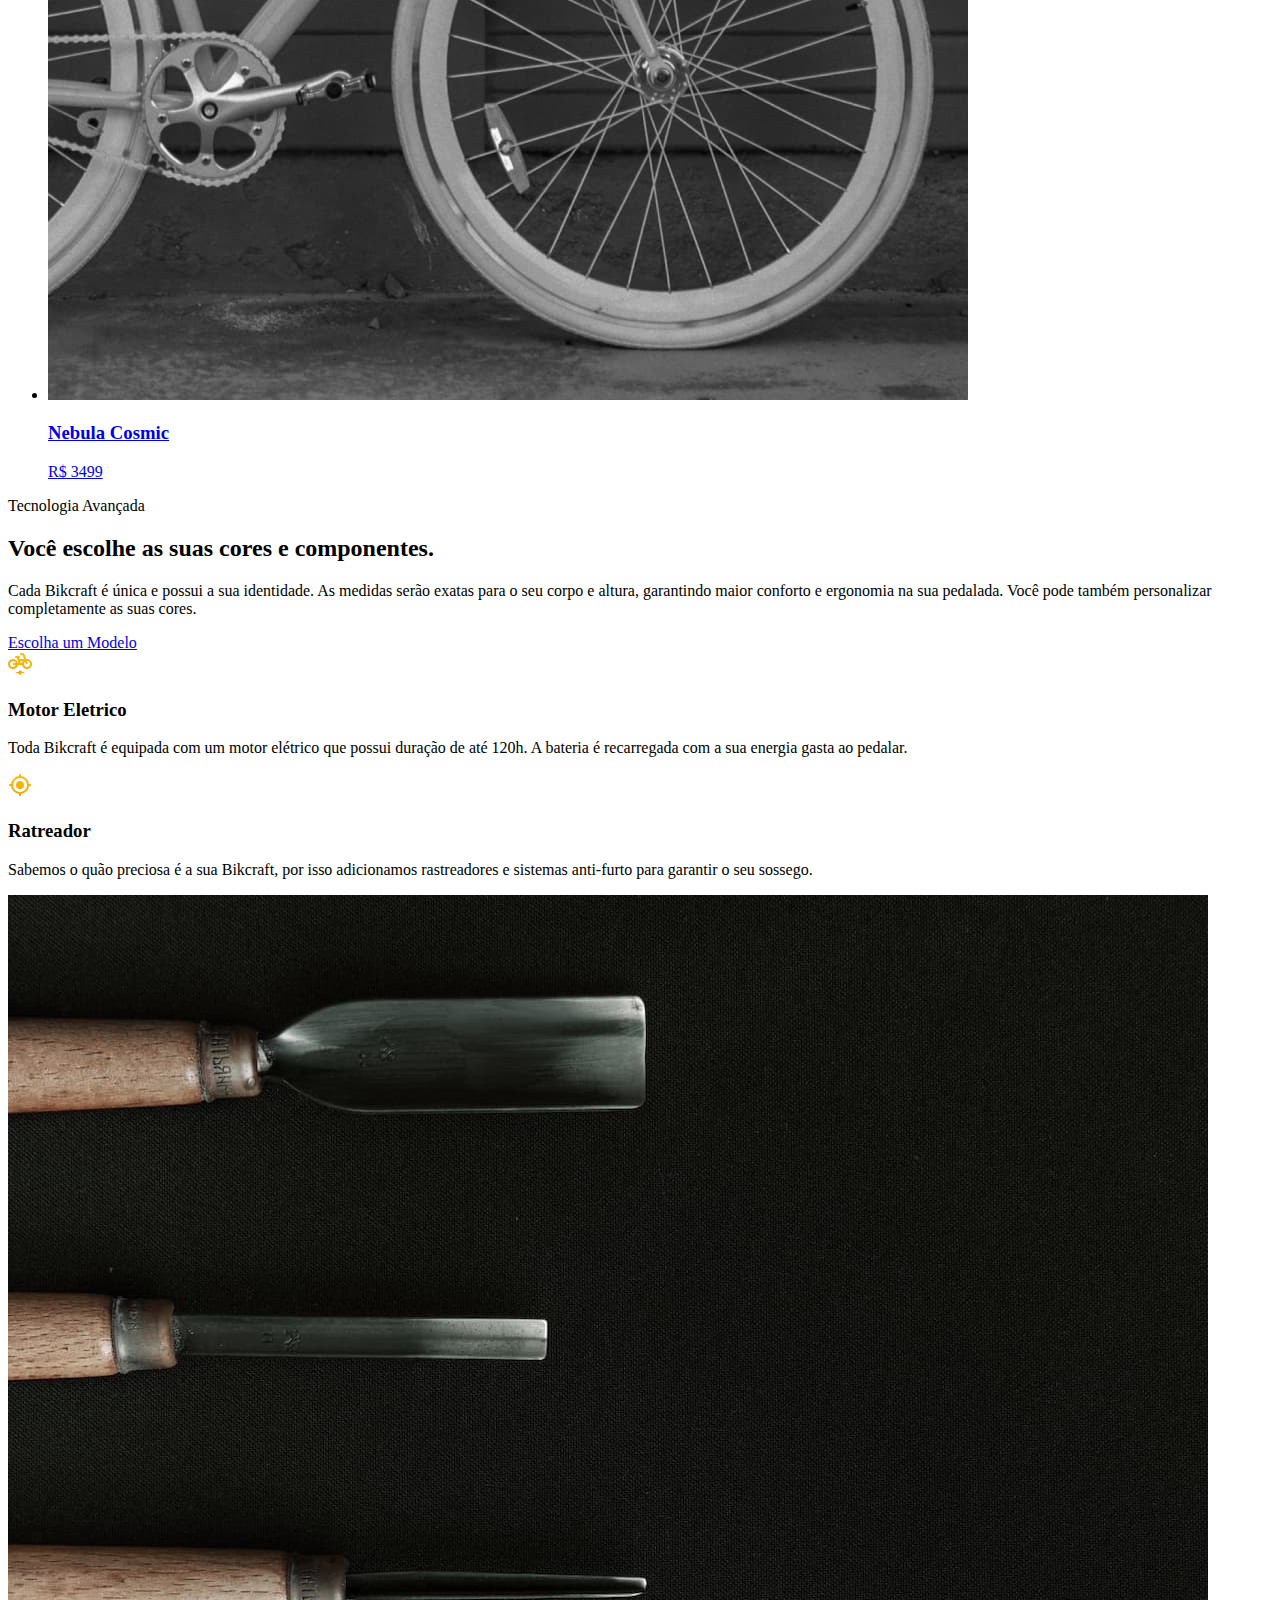
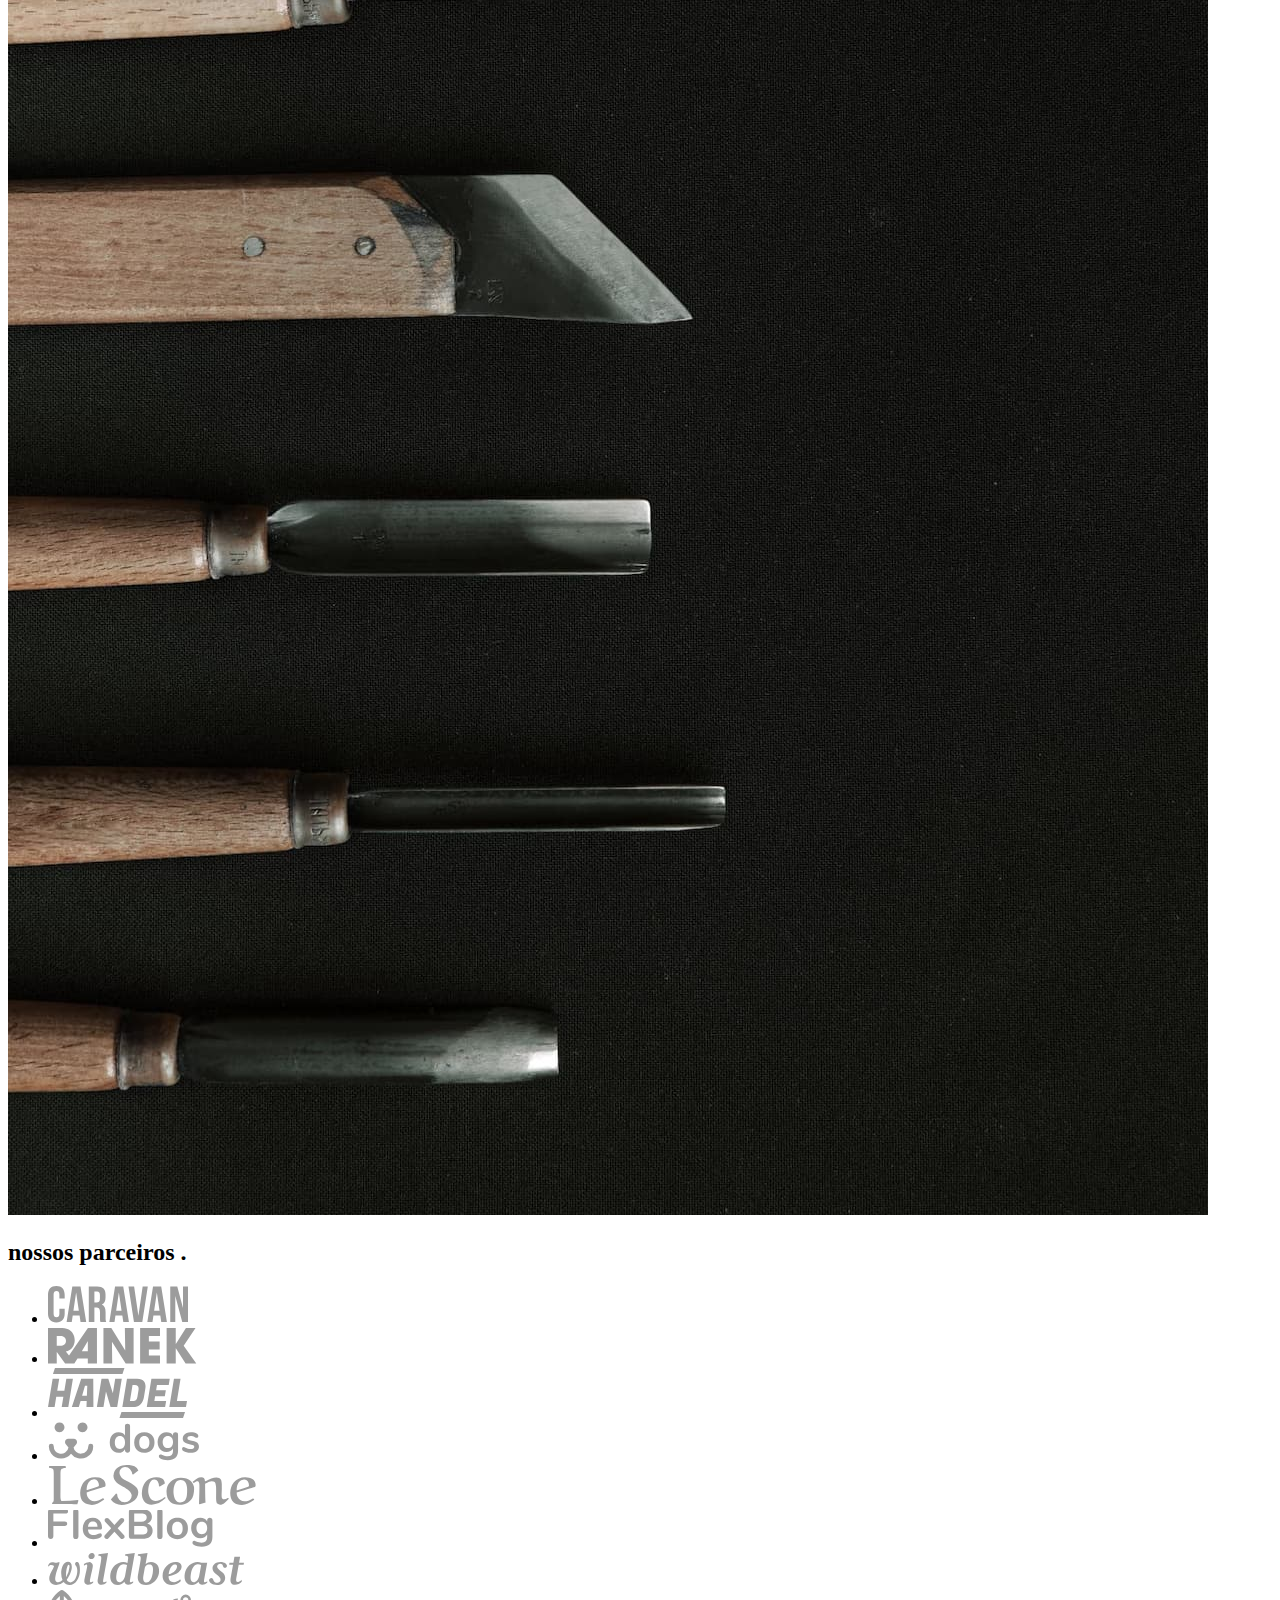
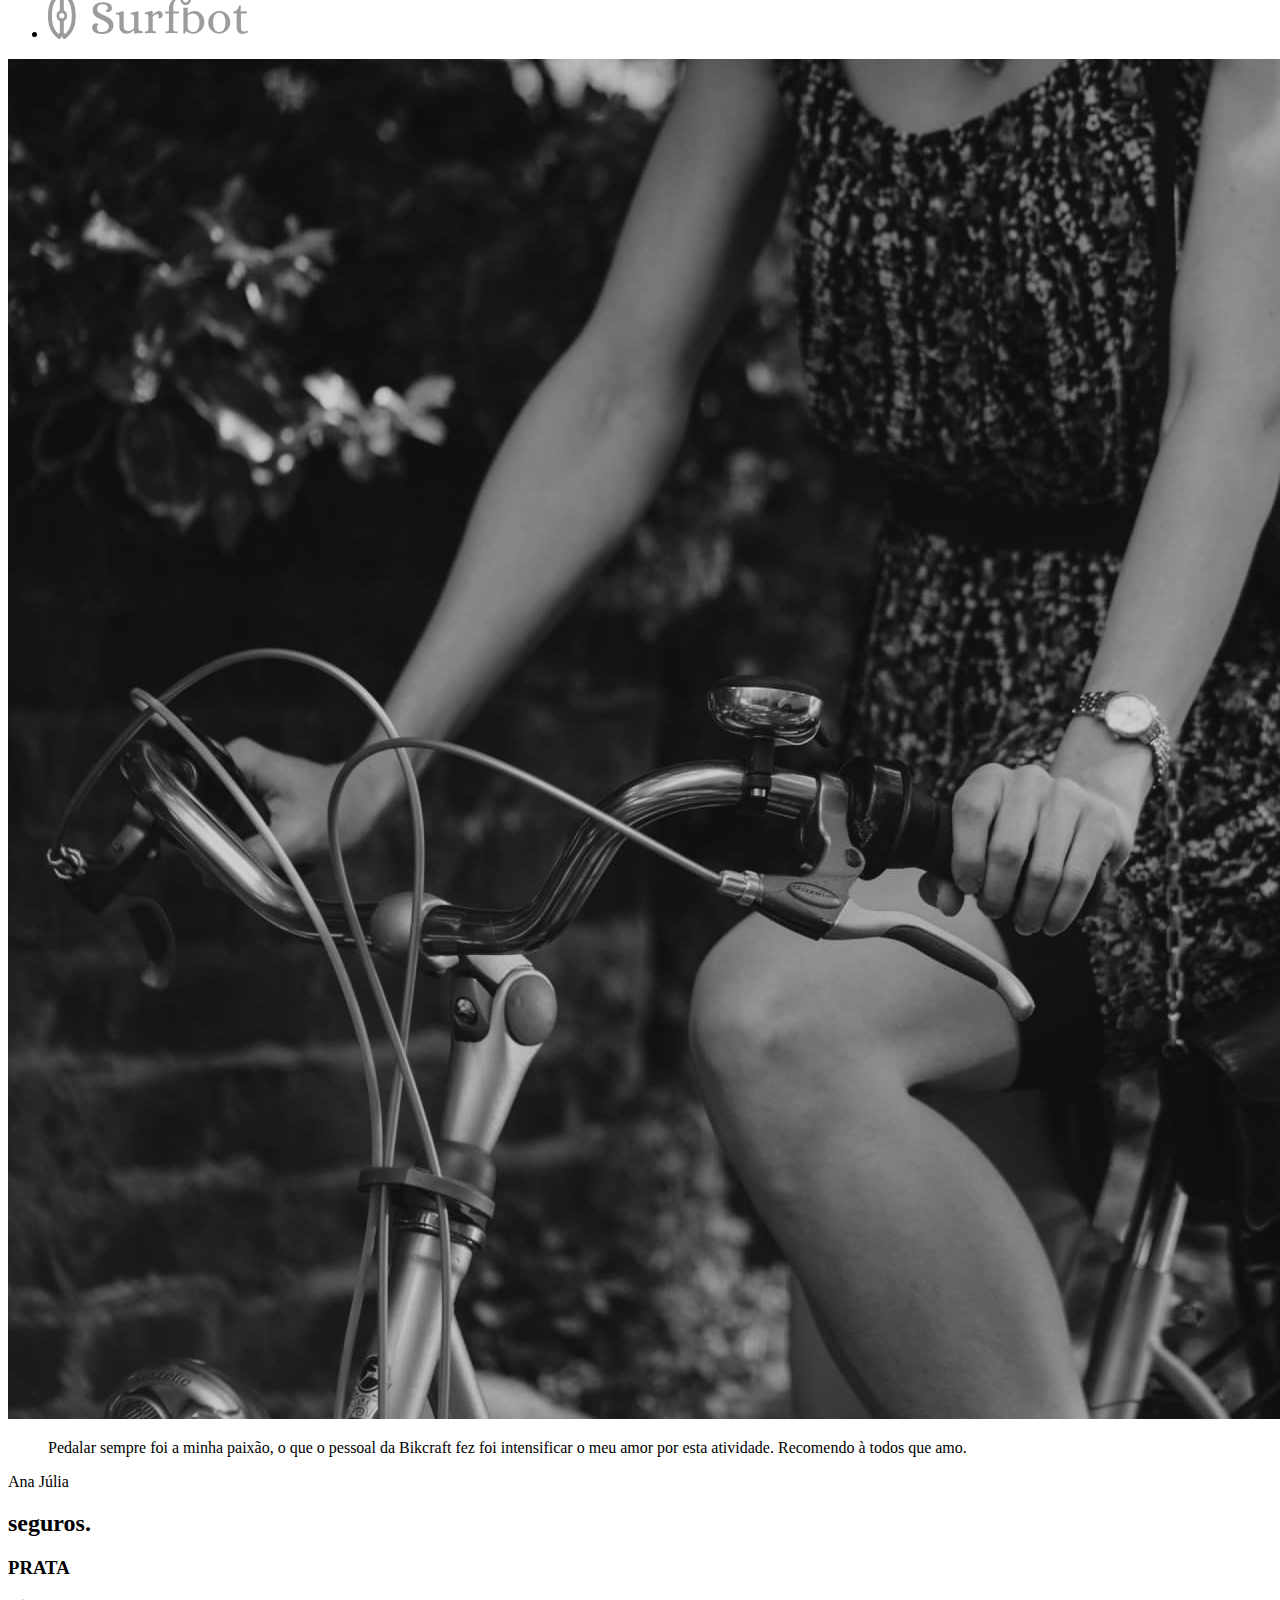
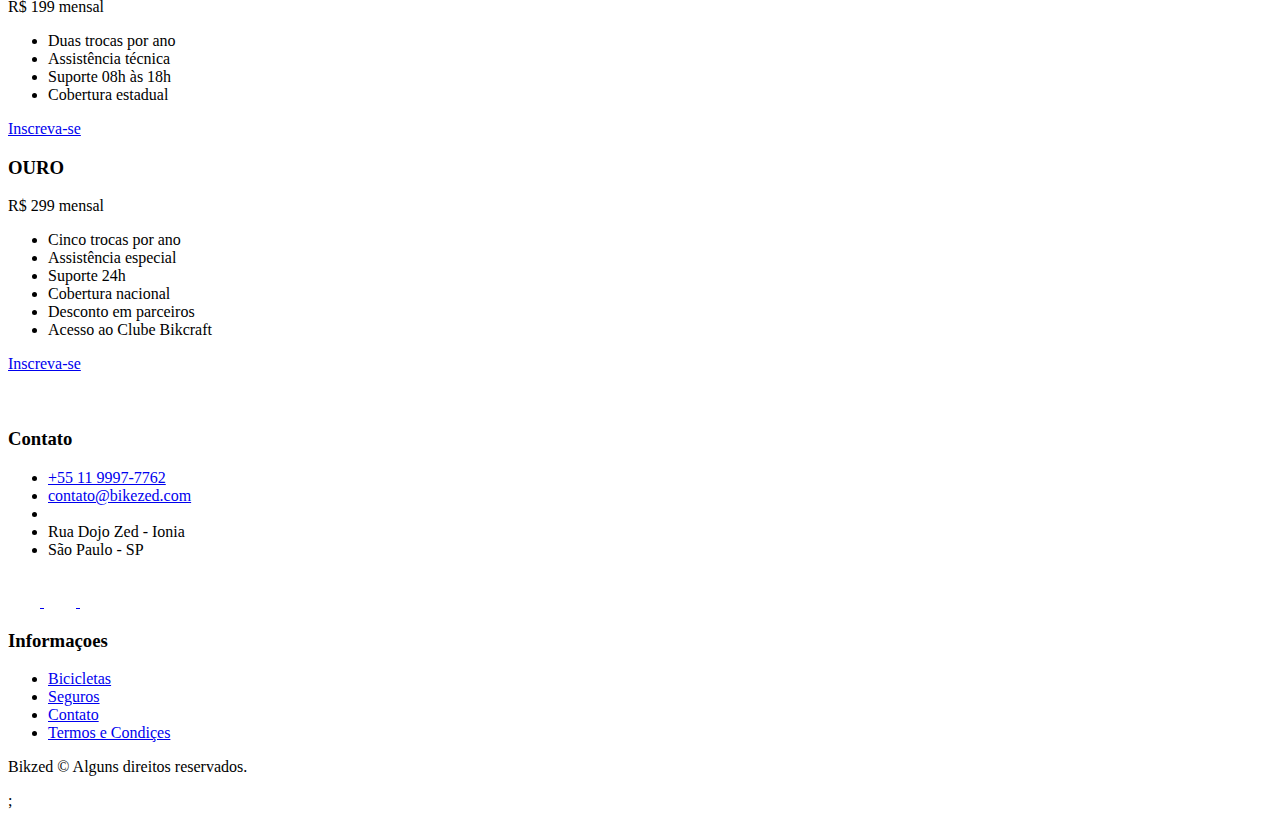
==== commit 2280929d: "commit otimizado" ====
--- a/index.html
+++ b/index.html
@@ -8,13 +8,18 @@
   <title>Bikezed - Bicicletas Elétricas</title>
   <meta name="description" content="Bicicletas elétricas de alta precisão e qualidade, feitas sob medida para você. Explore o mundo na sua velocidade com a Bikcraft.">
 
-
-  <link rel="preload" href="./CSS/style.css" as="style">
-  <link rel="stylesheet" href="./CSS/style.css">
-
+  <link rel="stylesheet" href="./css/style.min.css
+">
+
+  <link rel="icon" href="./favicon.svg" type="image/svg+xml">
   <link rel="preconnect" href="https://fonts.googleapis.com">
   <link rel="preconnect" href="https://fonts.gstatic.com" crossorigin>
   <link href="https://fonts.googleapis.com/css2?family=Merriweather:wght@900&family=Poppins:wght@400;600&family=Roboto:wght@400;500&display=swap" rel="stylesheet">
+
+
+  <script>
+    document.documentElement.classList.add('js');
+  </script>
 </head>
 
 <body>
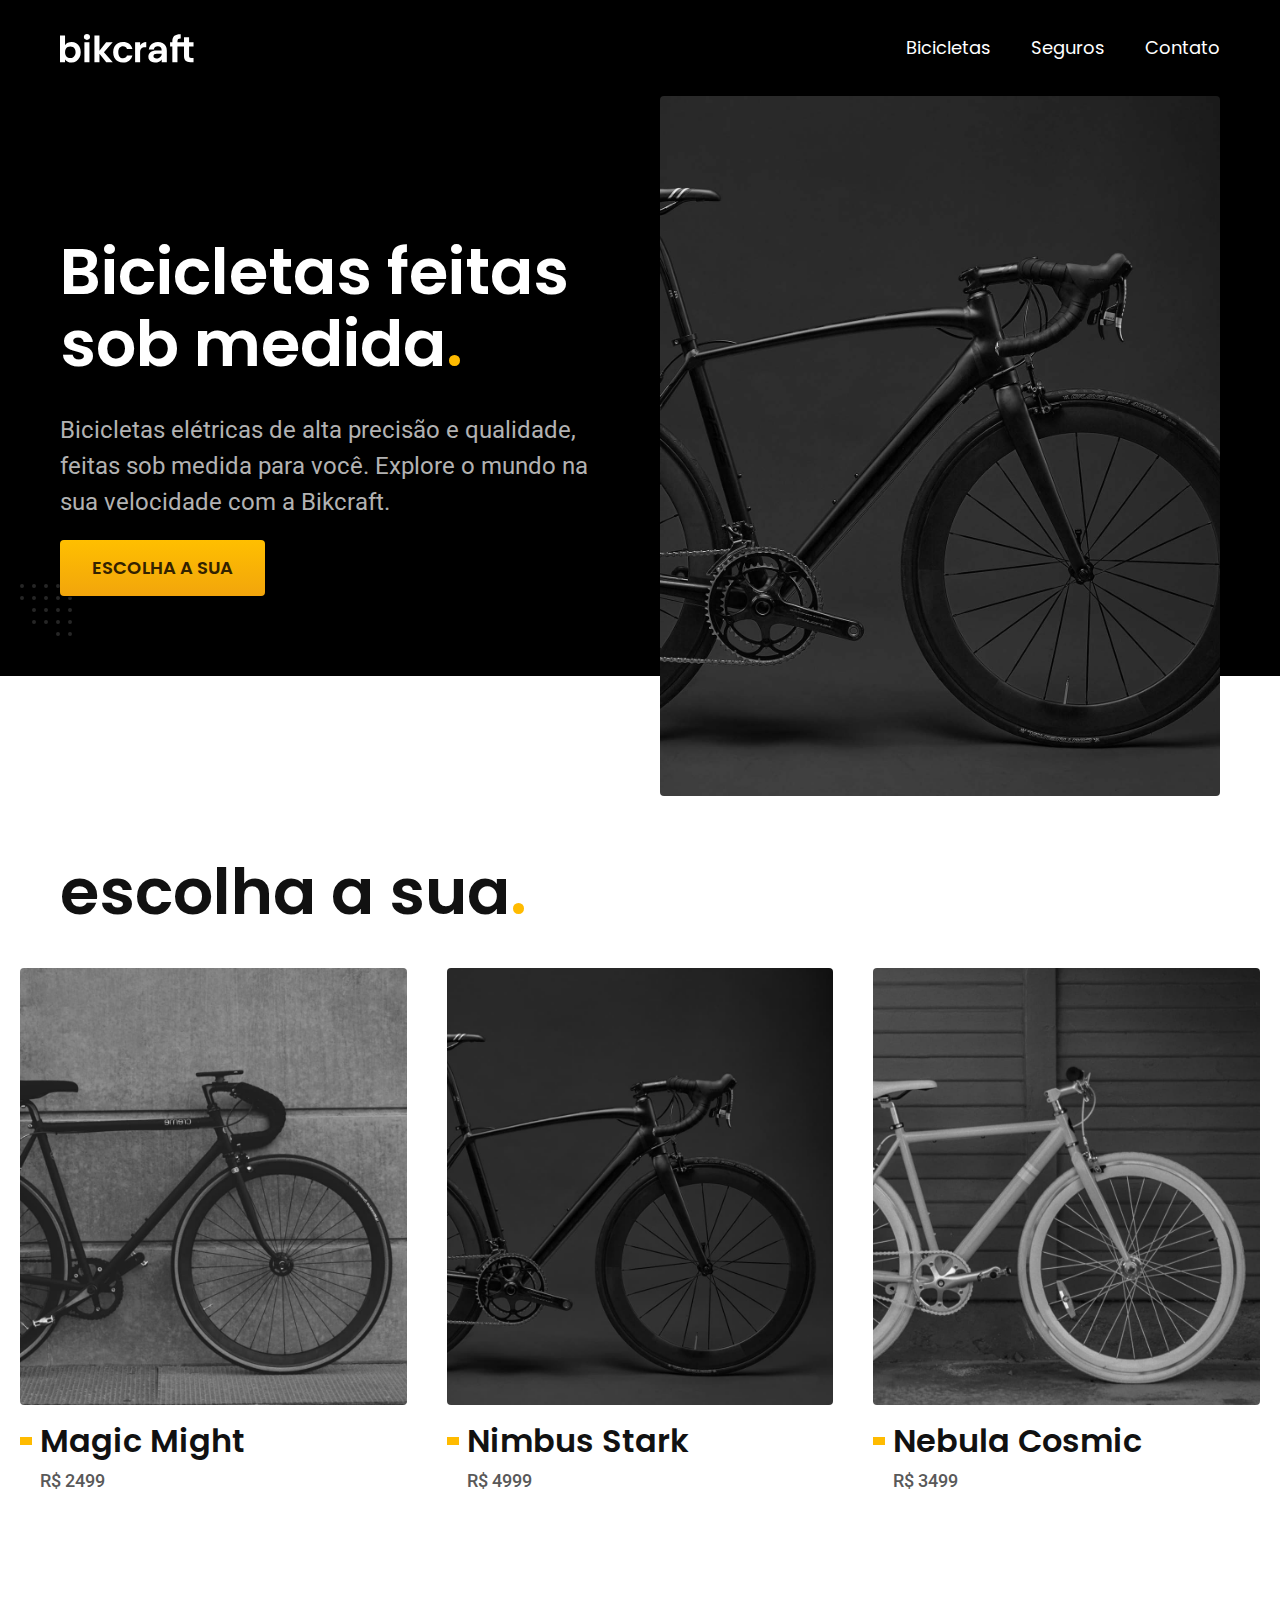
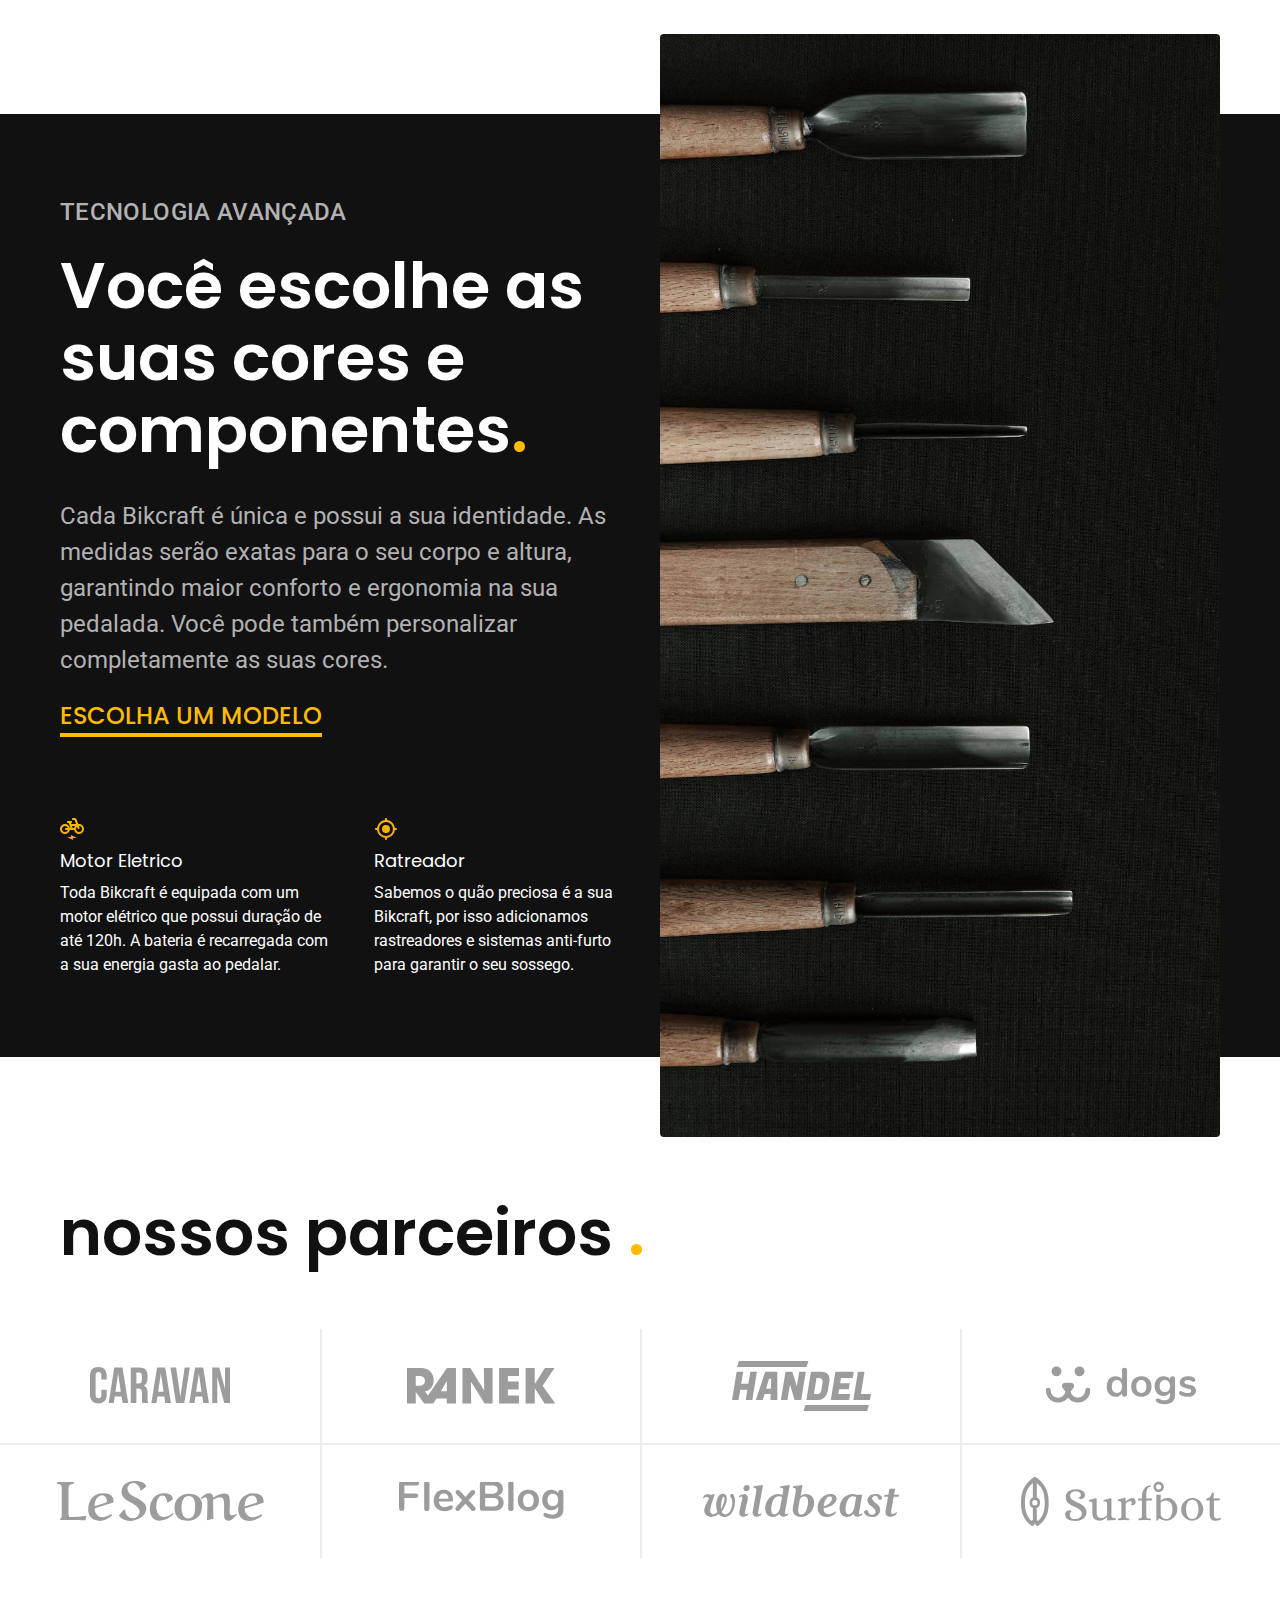
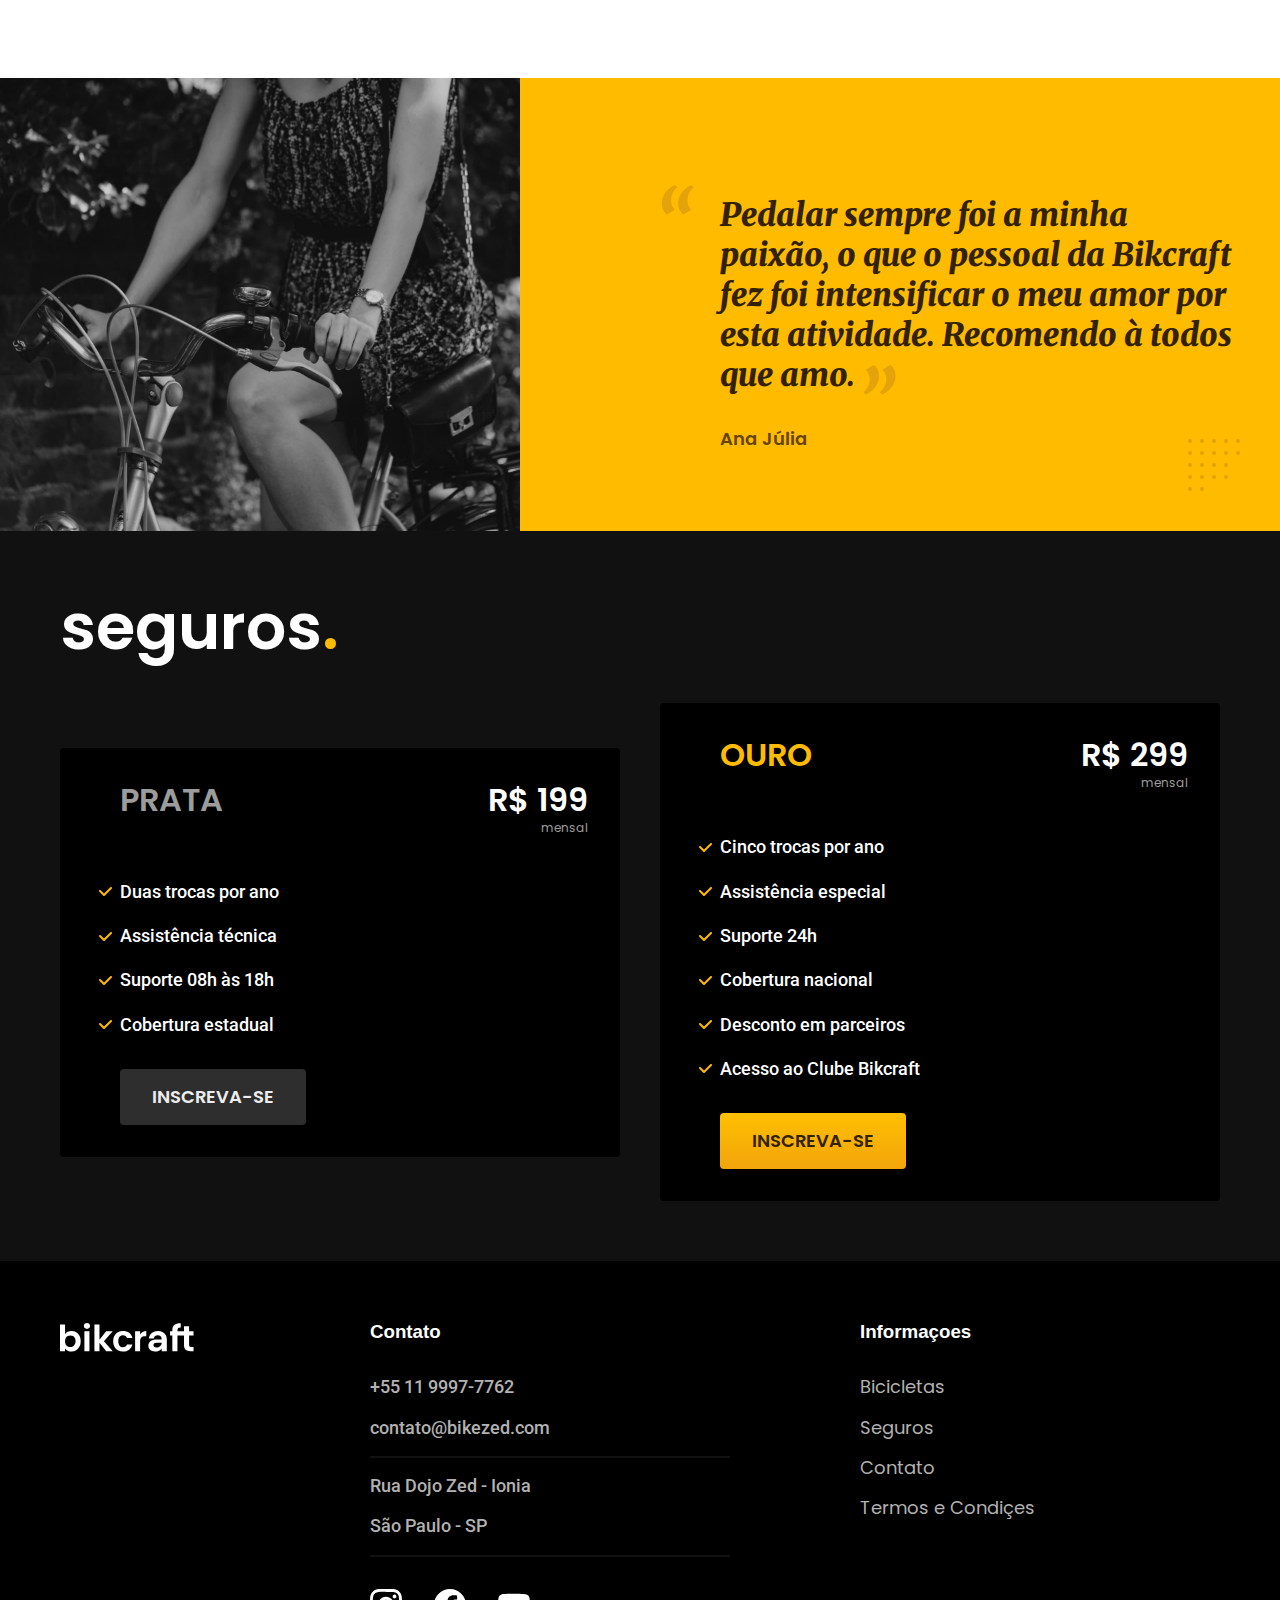
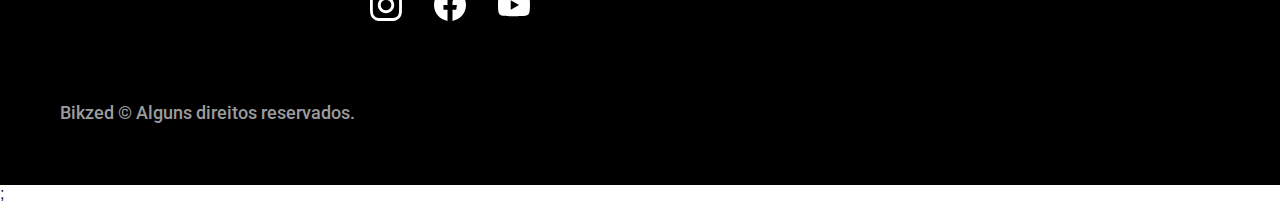
==== commit 354749a3: "commit site final" ====
--- a/index.html
+++ b/index.html
@@ -8,8 +8,7 @@
   <title>Bikezed - Bicicletas Elétricas</title>
   <meta name="description" content="Bicicletas elétricas de alta precisão e qualidade, feitas sob medida para você. Explore o mundo na sua velocidade com a Bikcraft.">
 
-  <link rel="stylesheet" href="./css/style.min.css
-">
+  <link rel="stylesheet" href="./CSS/style.min.css">
 
   <link rel="icon" href="./favicon.svg" type="image/svg+xml">
   <link rel="preconnect" href="https://fonts.googleapis.com">
--- a/CSS/style.min.css
+++ b/CSS/style.min.css
@@ -0,0 +1 @@
+body{margin:0;font-family:Arial,Helvetica,sans-serif;color:#111}blockquote,dd,h1,h2,h3,p,ul{margin:0}ul{padding:0;list-style:none}a{text-decoration:none;color:inherit}img{max-width:100%;display:block}img[src$=jpg]{border-radius:4px}.header-bg{background-color:var(--cor-12)}.header{display:flex;flex-wrap:wrap;gap:20px;justify-content:space-between;align-items:center;padding-top:20px;padding-bottom:20px}.header-menu{display:flex;flex-wrap:wrap;gap:40px}.header-menu a{display:inline-block;padding:16px 0;position:relative}.header-menu a::after{content:"";display:block;height:2px;width:0%;background-color:var(--cor-0);margin-top:4px;transition:.3s;position:absolute}.header-menu a.ativo::after,.header-menu a:hover::after{width:100%}@media (max-width:800px){.header-menu{gap:20px}.header-menu a{background:var(--cor-11);padding:12px 16px;border-radius:4px}.header-menu a:hover{background-color:var(--cor-10)}.header-menu a::after{display:none}}@media (max-width:600px){.header-menu{gap:12px}.header-menu a{padding:8px 12px;font-size:14px}}.footer-bg{background-color:var(--cor-12)}.footer{display:grid;grid-template-columns:3fr 5fr 4fr;gap:40px;padding-top:60px;padding-bottom:60px}.footer h3{margin-bottom:32px}.footer-contato ul{margin-bottom:32px}.footer-contato li:nth-child(2):after,.footer-contato li:nth-child(5):after{content:"";display:block;max-width:360px;height:2px;background:var(--cor-11);margin-top:16px}.footer li{margin-bottom:16px}.footer-redes{display:flex;gap:32px}.footer a:hover{color:var(--cor-0)}.footer-copy{grid-column:1/-1;margin-top:40px}@media (max-width:800px){.footer>img{display:none}.footer{grid-template-columns:1fr 1fr}}@media (max-width:600px){.footer{grid-template-columns:1fr;gap:60px}.footer-copy{margin-top:0}}.container{box-sizing:border-box;max-width:1200px;padding-left:20px;padding-right:20px;margin-left:auto;margin-right:auto}.botao{display:inline-block;padding:16px 32px;background:linear-gradient(#ffbf00,#f2a50c);border-radius:4px;box-shadow:0 1px 2px #000;text-transform:uppercase;color:#320;font:600 1.125rem/1.35 Poppins,sans-serif;max-width:max-content;border:none;cursor:pointer}.botao:hover{background:linear-gradient(#ffb60d,#e59317)}.botao.secundario{background:var(--cor-10);color:var(--cor-2)}.botao.secundario:hover{background:var(--cor-9)}.botao.seta{display:flex;align-items:center}.botao.seta::after{content:"";display:inline-block;width:18px;height:10px;margin-left:12px;background:url(../img/icones/seta.svg);transition:transform .2s}.botao.seta:hover:after{transform:translateX(4px)}@media (max-width:600px){.botao{padding:12px 16px;font-size:1rem}}.link{display:inline-block;color:var(--cor-p1);font-size:1.5rem;font-weight:1.5;font-weight:500;font-family:Poppins,sans-serif;text-transform:uppercase}.link::after{content:"";display:block;width:100%;height:4px;background-color:currentColor}.link:hover{color:var(--cor-0)}.titulo-bg{background:var(--cor-11);padding-top:60px;padding-bottom:60px}.titulo{background:url(../img/dec/top-right.svg) no-repeat top right 20px}.titulo p{margin-bottom:4px}@media (max-width:800px){.titulo-bg{padding-top:40px;padding-bottom:40px}.titulo p{font-size:1rem;text-transform:lowercase;font-weight:400}}.font-1-xs{font:400 0.75rem/1.35 Poppins,sans-serif}.font-2-xs{font:400 0.875rem/1.43 Roboto,sans-serif}.font-1-s{font:400 1rem/1.5 Poppins,sans-serif}.font-2-s{font:400 1rem/1.5 Roboto,sans-serif}.font-1-m,.font-1-m-b{font:400 1.125rem/1.35 Poppins,sans-serif}.font-1-m-b{font-weight:600}.font-2-m{font:500 1.125rem/1.35 Roboto,sans-serif}.font-1-l{font:400 1.5rem/1.5 Poppins,sans-serif}.font-2-l,.font-2-l-b{font:400 1.5rem/1.5 Roboto,sans-serif}.font-2-l-b{font-weight:500;letter-spacing:.015em;text-transform:uppercase}.font-1-xl{font:600 2rem/1.25 Poppins,sans-serif}.font-2-xl{font:500 2rem/1.25 Roboto,sans-serif}.font-1-xxl{font:600 4rem/1.125 Poppins,sans-serif}@media (max-width:1200px){.font-1-xxl{font-size:3rem}.font-2-l,.font-2-l-b{font-size:1.125rem}}@media (max-width:800px){.font-1-xxl{font-size:2rem}.font-1-xl,.font-2-xl{font-size:1.5rem}}:root{--cor-0:#ffffff;--cor-1:#f7f7f7;--cor-2:#ededed;--cor-3:#dedede;--cor-4:#cccccc;--cor-5:#b2b2b2;--cor-6:#9c9c9c;--cor-7:#717171;--cor-8:#595959;--cor-9:#404040;--cor-10:#2e2e2e;--cor-11:#111111;--cor-12:#000000;--cor-p1:#ffbb00;--cor-p2:#e4a30b;--cor-p3:#a66f00;--cor-p4:#664400;--cor-p5:#332200}.cor-0{color:var(--cor-0)}.cor-1{color:var(--cor-1)}.cor-2{color:var(--cor-2)}.cor-3{color:var(--cor-3)}.cor-4{color:var(--cor-4)}.cor-5{color:var(--cor-5)}.cor-6{color:var(--cor-6)}.cor-7{color:var(--cor-7)}.cor-8{color:var(--cor-8)}.cor-9{color:var(--cor-9)}.cor-10{color:var(--cor-9)}.cor-11{color:var(--cor-11)}.cor-12{color:var(--cor-12)}.cor-p1{color:var(--cor-p1)}.cor-p2{color:var(--cor-p2)}.cor-p3{color:var(--cor-p3)}.cor-p4{color:var(--cor-p4)}.cor-p5{color:var(--cor-p5)}.js.fadeInDown{transform:translate3d(0,-20px,0)}.js .fadeInUp{transform:translate3d(0,20px,0)}.js .fadeInRight{transform:translate3d(20px,0,0)}.js .fadeInLeft{transform:translate3d(-20px,0,0)}.js [data-anime]{opacity:0}.js .anime{opacity:1;transform:none;transition:transform .8s,opacity .8s}.form{display:grid;grid-template-columns:1fr 1fr;gap:20px}.form label{display:block;font:400 1rem/1.5 Poppins,sans-serif;margin-bottom:4px}.form input[type=email],.form input[type=text],.form textarea{font:400 1rem/1.5 Roboto,sans-serif;background:var(--cor-1);border:1px solid var(--cor-3);padding:12px;border-radius:4px;width:100%;box-sizing:border-box}.form .col-2{grid-column:span 2}.form input[type=email]:focus,.form input[type=text]:focus,.form textarea:focus{outline:0;border-color:var(--cor-p1);background:var(--cor-0);box-shadow:0 0 0 2px #fea}@media (max-width:600px){.form{grid-template-columns:1fr}.form .col-2{grid-column:1}}.introducao-bg{background:var(--cor-12) url(../img/dec/bottom-left.svg) no-repeat bottom 160px left 20px;box-shadow:inset 0 -120px #fff}.introducao{display:grid;grid-template-columns:1fr 1fr;gap:0 40px}.introducao-conteudo{align-self:end;padding-bottom:200px}.introducao img{width:100%;height:100%;object-fit:cover;border-radius:4px}.introducao h1{margin-bottom:32px}.introducao p{margin-bottom:20px}@media (max-width:1200px){.introducao h1{font-size:48px}.introducao p{font-size:18px}}@media (max-width:800px){.introducao-bg{background:var(--cor-11);padding-top:40px;box-shadow:inset 0 -60px #fff}.introducao{grid-template-columns:1fr;gap:32px}.introducao-conteudo{padding-bottom:0}.introducao h1{font-size:32px;margin-bottom:16px}.introducao img{height:300px;width:100%}}.tecnologia-bg{background-color:var(--cor-11);box-shadow:inset 0 80px var(--cor-0),inset 0 -80px var(--cor-0)}.tecnologia{display:grid;grid-template-columns:1fr 1fr;gap:40px}.tecnologia-imagem img{width:100%;height:100%;object-fit:cover;object-position:left}.tecnologia-conteudo{padding-top:160px;padding-bottom:160px}.tecnologia-conteudo>span{display:block;margin-bottom:20px}.tecnologia-conteudo h2{margin-bottom:32px}.tecnologia-conteudo>p{margin-bottom:20px}.tecnologia a{margin-bottom:80px}.tecnologia-vantagens{display:flex;gap:40px}.tecnologia-vantagens h3{margin-bottom:8px;width:max-content}.tecnologia-vantagens img{width:24px;margin-bottom:8px}@media (max-width:800px){.tecnologia-bg{box-shadow:initial}.tecnologia{grid-template-columns:1fr}.tecnologia-conteudo{padding-top:60px;padding-bottom:60px}.tecnologia-imagem{display:none}.tecnologia a{margin-bottom:60px}}@media (max-width:600px){.tecnologia-vantagens{flex-direction:column}}.parceiros{padding-top:60px;padding-bottom:120px}.parceiros h2{margin-bottom:60px}.parceiros ul{max-width:1400px;display:grid;grid-template-columns:repeat(4,1fr);margin:0 auto}.parceiros li{display:flex;padding:32px;border-left:2px solid var(--cor-2)}.parceiros img{margin:auto}.parceiros li:first-child,.parceiros li:nth-child(5){border-left:none}.parceiros li:nth-child(n+5){border-top:2px solid var(--cor-2)}@media (max-width:800px){.parceiros{padding-bottom:60px}.parceiros li{display:flex;padding:20px}.parceiros h2{margin-bottom:20px}.parceiros ul{grid-template-columns:repeat(2,1fr)}.parceiros li:nth-child(n+3){border-top:2px solid var(--cor-2)}.parceiros li:nth-child(odd){border-left:none}}.depoimento{display:grid;grid-template-columns:1fr 1fr;background-color:var(--cor-p1);overflow:hidden;max-height:1000px}.depoimento img{width:100%;height:100%;object-fit:cover;border-radius:0}.depoimento-conteudo{padding:40px 40px 80px 80px;align-self:end;background:url(../img/dec/bottom-right-p.svg) no-repeat bottom 40px right 40px}.depoimento-conteudo p{max-width:32ch;font-family:Merriweather,serif;font-style:italic;font-weight:900;margin-bottom:32px;position:relative}.depoimento p::before{content:"“";font-size:5rem;color:var(--cor-p2);position:absolute;left:-65px;top:-20px}.depoimento p::after{content:"”";font-size:5rem;color:var(--cor-p2);position:absolute}@media (max-width:800px){.depoimento{grid-template-columns:1fr;text-align:center}.depoimento img{max-height:200px}.depoimento-conteudo{padding:40px 20px;justify-self:center}}@media (min-width:1200px){.depoimento img{max-width:520px}}.bicicletas-lista{padding-top:60px;padding-bottom:120px}.bicicletas-lista h2{margin-bottom:40px;width:1200px;padding-left:20px;padding-right:20px}.bicicletas-lista ul{display:flex;gap:40px;padding:0 20px 20px 20px;max-width:1400px;margin-left:auto;margin-right:auto;overflow-x:auto}#bicicletas .bicicletas-lista ul{padding:0 0 20px 0}.bicicletas-lista li{min-width:200px}.bicicletas-lista a{display:block}.bicicletas-lista img{margin-bottom:16px}.bicicletas-lista h3{margin-bottom:8px;display:flex;align-items:center}.bicicletas-lista h3::before{content:"";height:8px;width:12px;display:inline-block;margin-right:8px;background-color:var(--cor-p1);transition:width .2s}.bicicletas-lista a:hover h3::before{width:24px}.bicicletas-lista li span{padding-left:20px}@media (max-width:800px){.bicicletas-lista{padding-bottom:60px}.bicicletas-lista ul{gap:20px}}.bicicletas-bg{background:linear-gradient(to right,var(--cor-0) 30%,var(--cor-11) 0)}.bicicleta{display:grid;grid-template-columns:1fr 1fr;gap:40px;padding-top:60px;padding-bottom:60px;background:url(../img/dec/top-right.svg) no-repeat top 40px right 40px}.bicicletas-imagem{position:relative}.bicicletas-imagem span{background:var(--cor-12);padding:8px 16px 8px 8px;display:inline block;border-radius:4px 0 0 4px;position:absolute;top:20px;right:0}.bicicletas-conteudo{display:grid;grid-template-columns:1fr auto;align-content:start}.bicicleta h2,.bicicleta p{grid-column:1/-1}.bicicleta h2{margin-bottom:20px}.bicicleta h2::before{content:"";display:block;width:12px;height:8px;background-color:var(--cor-p1);margin-bottom:8px}.bicicleta p{margin-bottom:32px}.bicicleta a{place-self:end}.bicicleta ul{display:grid}.bicicleta li{display:flex;align-items:center;gap:8px}.bicicleta li+li{margin-top:16px}.bicicletas-conteudo img{width:24px}@media (max-width:800px){.bicicletas-bg{background:var(--cor-11)}.bicicleta{grid-template-columns:1fr;gap:20px;padding-top:40px;padding-bottom:40px}}@media (max-width:600px){.bicicletas-conteudo{grid-template-columns:1fr}.bicicleta ul{font-size:1rem;margin-bottom:30px;grid-template-columns:1fr 1fr}.bicicleta a{place-self:start}}.bicicletas{display:grid;grid-template-columns:1fr 1fr;align-items:start;gap:40px;padding-top:60px;padding-bottom:60px}#bicicleta .titulo p{text-transform:uppercase}.bicicleta-imagens{display:flex;flex-wrap:wrap;gap:20px}.bicicleta-imagens img{flex:1;min-width:200px}.bicicleta-imagens img:first-child{min-width:100%}.bicicleta-conteudo>p{margin-bottom:32px}.bicicleta-comprar{display:grid;grid-template-columns:max-content auto;align-items:center;justify-items:start;gap:8px 12px;margin-bottom:40px}.bicicleta-comprar a{grid-row:span 2}.bicicleta-comprar span{display:flex;align-items:center;background-color:var(--cor-12);padding:4px 8px;border-radius:4px;gap:8px}.bicicleta-conteudo h2{text-transform:uppercase;letter-spacing:.015rem;margin-bottom:12px}.bicicleta-ficha,.bicicleta-infomacoes{padding:32px;background-color:var(--cor-12);border-radius:4px}.bicicleta-infomacoes{margin-bottom:40px;display:grid;grid-template-columns:1fr 1fr;gap:32px}.bicicleta-infomacoes img{width:24px;margin-bottom:8px}.bicicleta-infomacoes h3{margin-bottom:8px}.bicicleta-ficha li{padding:4px 0;display:flex;justify-content:space-between;border-bottom:1px solid var(--cor-11)}.bicicleta-ficha li:last-child{border-bottom:none}.bicicleta-ficha span{color:var(--cor-6)}@media (max-width:800px){.bicicletas{grid-template-columns:1fr;padding-top:40px;padding-bottom:40px}.bicicleta-imagens{grid-row:2}}@media (max-width:400px){.bicicleta-infomacoes{grid-template-columns:1fr}.bicicleta-comprar{grid-template-columns:1fr}}.seguro-bg{background-color:var(--cor-11);box-shadow:inset 0 120px var(--cor-0),inset 0 -120px var(--cor-12)}.seguro{display:grid;grid-template-columns:1fr 1fr;gap:40px}.seguro-imagem img{width:100%;height:100%;object-fit:cover}.seguro-conteudo{padding-top:180px;padding-bottom:180px}.seguro h2{margin-bottom:32px}.seguro p{margin-bottom:20px}@media (max-width:800px){.seguro-bg{box-shadow:inset 0 -60 var(--cor-12)}.seguro{grid-template-columns:1fr}.seguro-conteudo{grid-row:1;padding-top:40px;padding-bottom:0}}.seguros-bg{background:var(--cor-11)}.seguros{padding-top:60px;padding-bottom:60px;display:grid;grid-template-columns:1fr 1fr;gap:40px;align-items:center}#seguros .seguros{padding-top:0}.seguros h2{grid-column:1/-1}.seguros-item{background-color:var(--cor-12);padding:32px 32px 32px 60px;display:grid;grid-template-columns:1fr auto;border-radius:4px}.seguros-item h3{margin-bottom:60px}.seguros-item span{grid-column:2;display:block;text-align:right}.seguros-item ul{grid-column:1/-1;margin-bottom:32px}.seguros-item li{display:flex;align-items:center;position:relative}.seguros-item li+li{margin-top:20px}.seguros-item li::before{content:"";display:inline block;width:13px;height:9px;background-image:url(../img/icones/lista.svg);position:absolute;left:-21px}.seguros-item a{grid-column:1/-1}@media (max-width:800px){.seguros{grid-template-columns:1fr}}.vantagens-bg{background-color:var(--cor-12)}.vantagens{padding-top:120px;padding-bottom:120px}.vantagens h2{margin-bottom:60px}.vantagens ul{display:grid;grid-template-columns:repeat(auto-fit,minmax(280px,max-content));gap:40px 80px}.vantagens h3,.vantagens img{margin-bottom:8px}@media (max-width:800px){.vantagens{padding-top:60px;padding-bottom:60px}.vantagens h2{margin-bottom:40px}.vantagens ul{gap:20px}}.perguntas{padding-top:120px;padding-bottom:120px}.perguntas h2{margin-bottom:60px}.perguntas dl>div{padding:20px;border-radius:4px}.perguntas dl>div:nth-child(odd){background-color:var(--cor-1)}.perguntas button{border:none;background:0 0;width:100%;text-align:left}.perguntas button{display:grid;grid-template-columns:auto 1fr auto;align-items:center;gap:8px;cursor:pointer}.perguntas button::before{content:"";display:inline-block;width:12px;height:8px;background-color:var(--cor-p1)}.perguntas button::after{content:"";display:inline-block;width:14px;height:6px;background:url(../img/icones/seta-abrir.svg);transition:.3s}.perguntas button:hover::after,.perguntas button[aria-expanded=true]::after{transform:rotate(180deg)}.js .perguntas dd.ativa{display:block}.js .perguntas dd{display:none}.perguntas dd{padding-left:20px;padding-top:16px;max-width:80ch}@media (max-width:800px){.perguntas{padding-top:60px;padding-bottom:60px}.perguntas h2{margin-bottom:40px}}#contato{background:linear-gradient(var(--cor-11) 600px,var(--cor-1) 0)}.contato{display:grid;grid-template-columns:5fr 7fr}.contato-dados,.contato-formulario{padding:60px;box-shadow:0 1px 2px rgba(0,0,0,.1);margin-bottom:100px}.contato-dados{border-radius:5px 0 0 5px;background:var(--cor-12) url(../img/dec/bottom-left.svg) no-repeat bottom 20px left 20px}.contato-formulario{border-radius:0 5px 5px 0;background:var(--cor-0) url(../img/dec/bottom-right.svg) no-repeat bottom 20px right 20px}.contato-dados h2{margin-bottom:60px}.contato-endereco{margin-bottom:32px;padding-left:28px;background:url(../img/icones/local.svg) no-repeat 0 2px}.contato-endereco p{margin-bottom:8px}.contato-meios a{display:block;max-width:max-content;margin-bottom:8px;padding-left:28px}.contato-meios a:hover{color:var(--cor-0)}.contato-meios{background:url(../img/icones/email.svg) no-repeat 0 2px}.contato-meios a:nth-child(2){margin-bottom:32px}.contato-meios a:nth-child(3){background:url(../img/icones/telefone.svg) no-repeat 0 2px;margin-bottom:60px}.contato-redes{display:flex;gap:32px;padding-left:28px}@media (max-width:600px){.contato{grid-template-columns:1fr}.contato-dados{margin-bottom:0}.contato-dados,.contato-formulario{padding:20px}.contato-dados{border-radius:5px 5px 0 0;background:var(--cor-12)}.contato-formulario{border-radius:0 0 5px 5px}.contato-dados h2,.contato-meios a:nth-child(3){margin-bottom:32px}.contato-redes{margin-bottom:12px}}.lojas{display:grid;grid-template-columns:1fr 1fr;gap:0 40px;padding-bottom:120px}.lojas h2{grid-column:1/-1;margin-bottom:60px}.lojas img{border-radius:4px 4px 0 0}.lojas-item{border-radius:4px;background:var(--cor-0);box-shadow:0 1px 2px rgba(0,0,0,.1)}.lojas-conteudo{display:grid;grid-template-columns:1fr 1fr;gap:32px 16px;padding:32px}.lojas-conteudo h3,.lojas-tempo{grid-column:1/-1}.lojas-dados{display:grid;gap:8px;border-left:2px solid var(--cor-2);padding-left:12px}.lojas-tempo{display:flex;align-items:center;gap:8px}@media (max-width:800px){.lojas{gap:20px;padding-top:60px;padding-bottom:60px}.lojas h2{margin-bottom:32px}.lojas-conteudo{grid-template-columns:1fr}}@media (max-width:600px){.lojas{grid-template-columns:1fr}}#orcamento{background:linear-gradient(var(--cor-11) 600px,var(--cor-1) 0)}.orcamento{display:grid;grid-template-columns:5fr 7fr;padding-bottom:120px}.orcamento h2{text-transform:uppercase;position:relative;display:flex;align-items:center}.orcamento h2::before{content:"";display:inline-block;width:4px;height:8px;background-color:var(--cor-p1);position:absolute;left:-12px}.orcamento-dados,.orcamento-produto{padding:60px;box-shadow:0 1px 2px rgba(0,0,0,.1)}.orcamento-produto{border-radius:5px 0 0 5px;background:var(--cor-12) url(../img/dec/bottom-left.svg) no-repeat bottom 20px left 20px;display:grid;grid-template-columns:1fr 1fr;gap:20px;align-content:start}.orcamento-produto>*{grid-column:1/-1}.orcamento-produto>label{grid-column:initial}.orcamento-produto label{float:400 1rem/1.5 "Poppins",sans-serif;color:var(--cor-4);background-color:var(--cor-10);display:block;padding:12px 16px;border-radius:4px;cursor:pointer;display:grid;grid-template-columns:auto 1fr auto;align-items:center;border:1px solid var(--cor-10)}.orcamento-produto label::before{content:"";display:inline-block;box-sizing:border-box;width:12px;height:12px;border:1px solid var(--cor-6);border-radius:50%;margin-right:8px}.orcamento-produto input:checked+label{background:var(--cor-0);color:var(--cor-11)}.orcamento-produto input:checked+label::before{border-color:var(--cor-7);box-shadow:inset 0 0 0 3px var(--cor-0),inset 0 0 0 5px var(--cor-7)}.orcamento-produto label:hover{background-color:var(--cor-9);border-color:var(--cor-9)}.orcamento-produto input:focus+label{box-shadow:0 0 0 2px var(--cor-p1);border-color:(--cor-12)}.orcamento-produto label span{display:none}.orcamento-produto input:checked+label span{display:inline-block}.orcamento-produto input{opacity:0;position:absolute;pointer-events:none}.orcamento-dados{border-radius:0 5px 5px 0;background:var(--cor-0) url(../img/dec/bottom-right.svg) no-repeat bottom 20px right 20px}.orcamento-conteudo{display:none}.orcamento-conteudo h2,.orcamento-dados h2:nth-last-of-type(n+2){margin-top:20px}#bikecraft:checked~#orcamento-bikecraft,#seguro:checked~#orcamento-seguro{display:grid;gap:20px}.orcamento-detalhes{display:none;background:var(--cor-0);padding:20px;grid-template-columns:1fr 1fr;border-radius:4px;align-items:center}.orcamento-detalhes li{display:flex;align-items:center;margin-bottom:8px}.orcamento-detalhes li img{width:16px;margin-right:8px}.orcamento-produto input:checked+label+.orcamento-detalhes{display:grid}@media (max-width:1200px){.orcamento-dados,.orcamento-produto{padding:32px}}@media (max-width:800px){.orcamento{grid-template-columns:1fr}.orcamento-dados{border-radius:0 0 5px 5px}.orcamento-produto{border-radius:5px 5px 0 0;background:var(--cor-12)}}@media (max-width:400px){.orcamento-produto{grid-template-columns:1fr}}.termos{padding-top:60px;padding-bottom:60px}.termos h2{font-weight:600;margin-bottom:20px}.termos p+h2{margin-top:40px}.termos p{margin-bottom:24px;max-width:75ch}